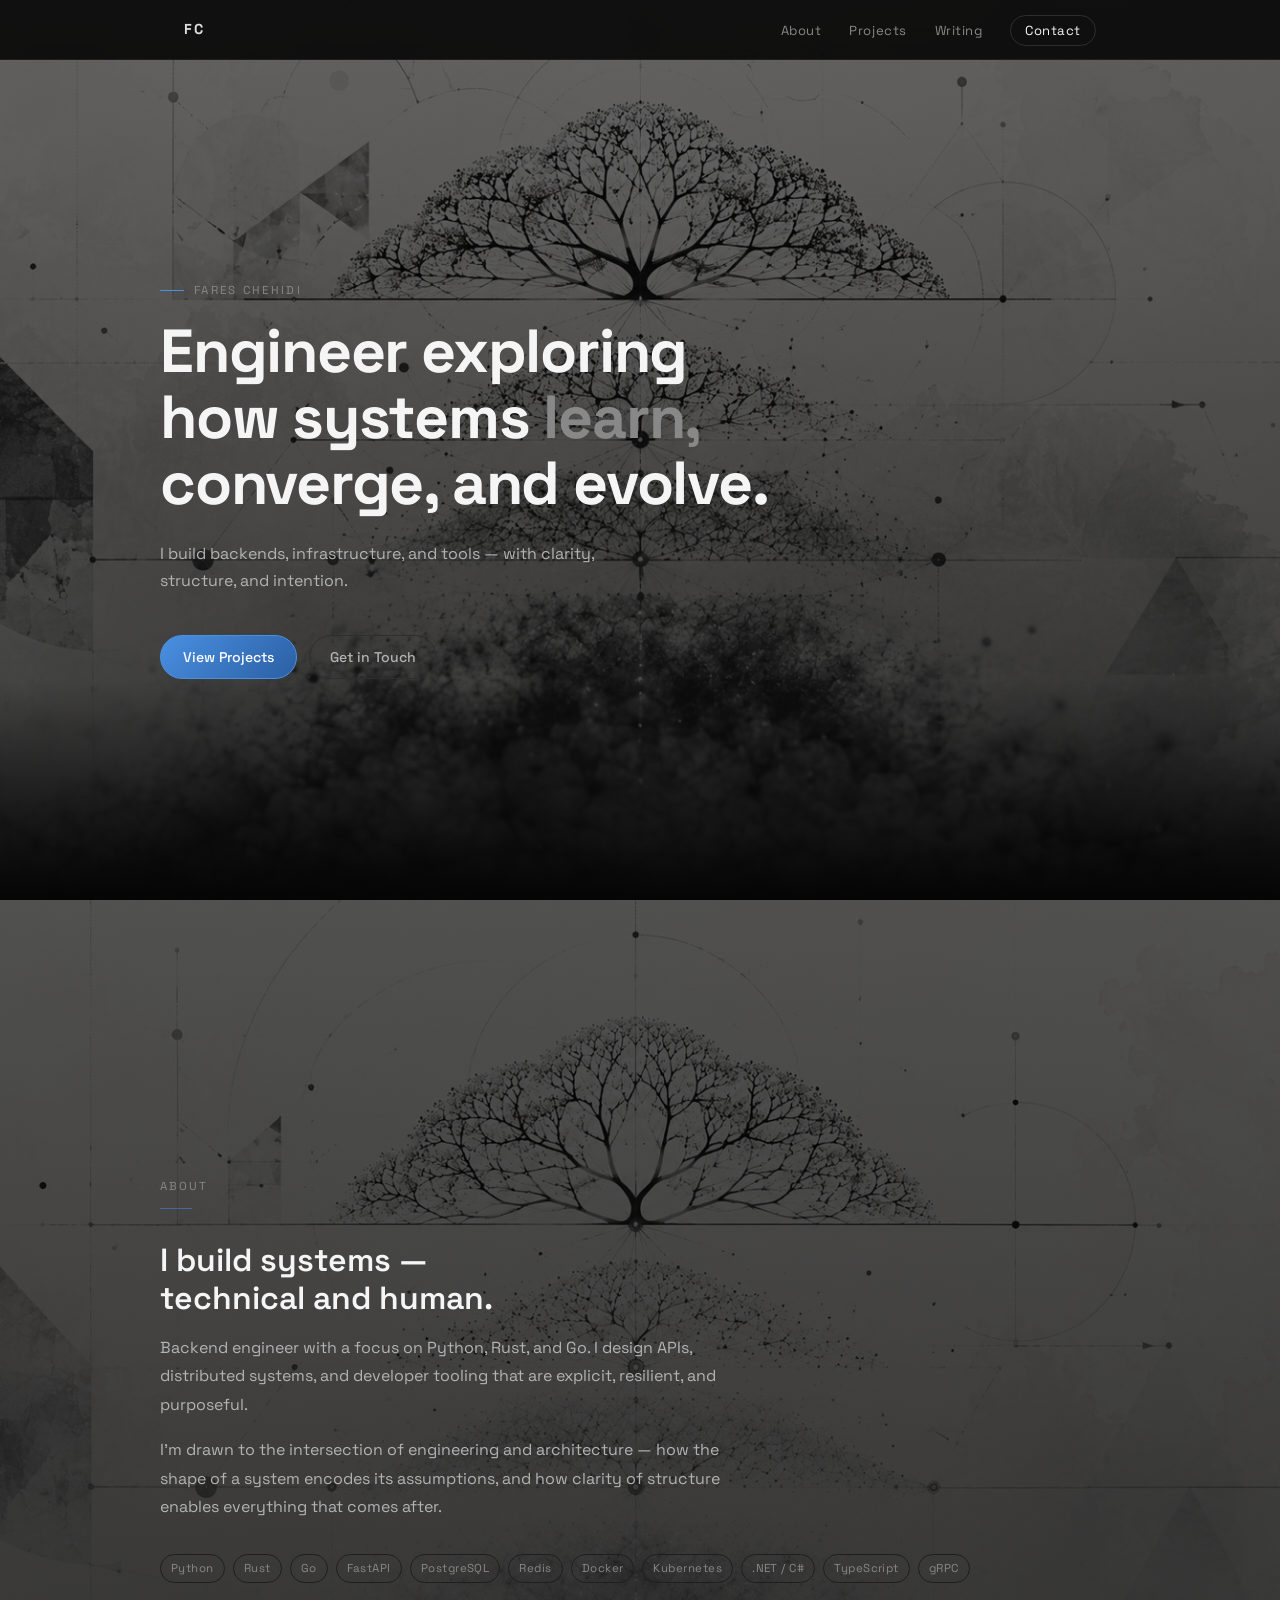
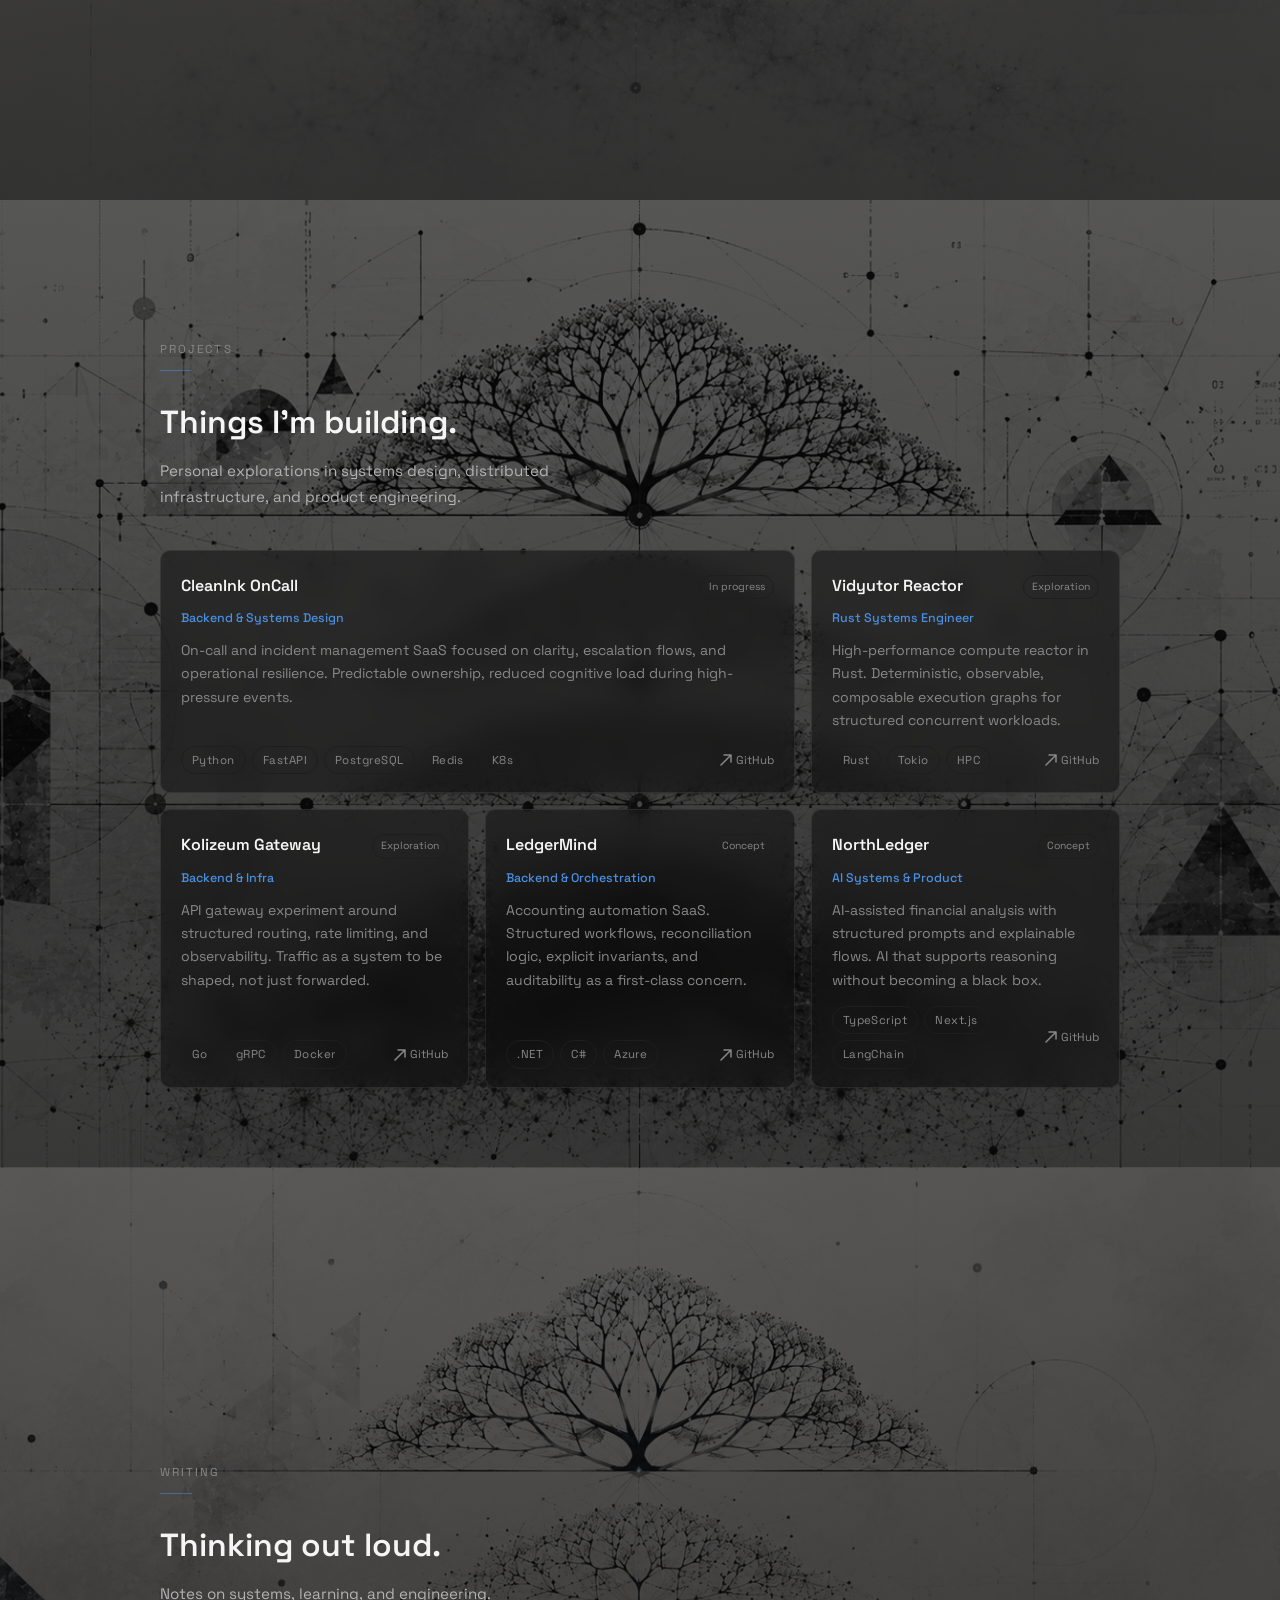
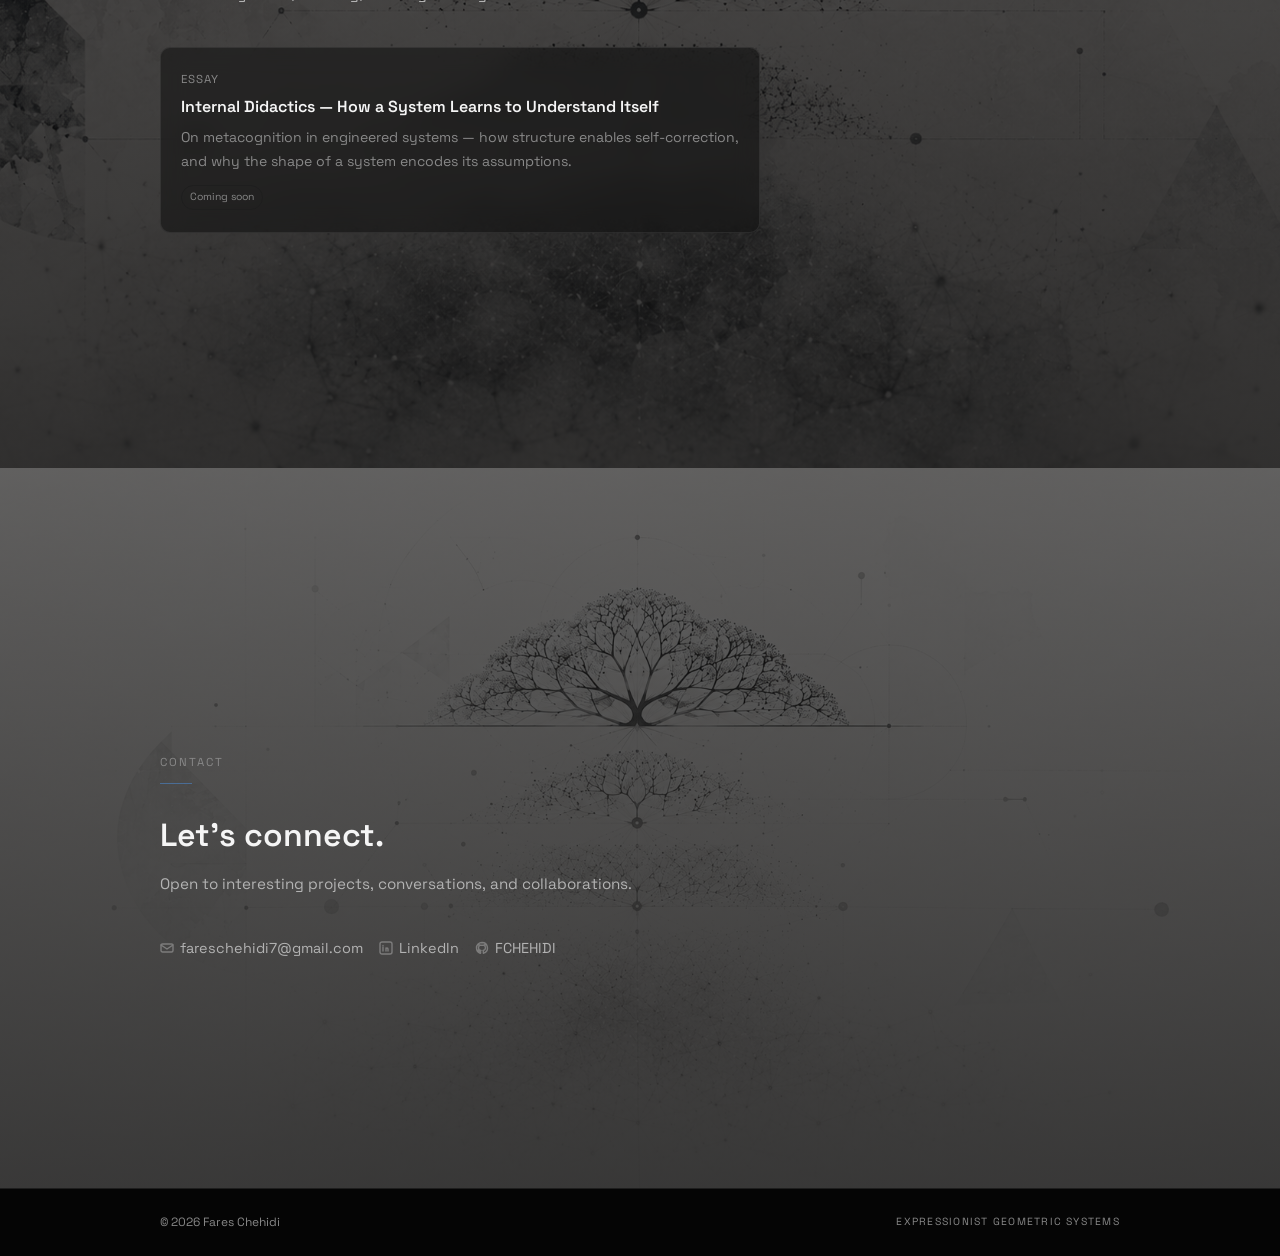
==== index.html @ a002a536 "Portfolio v1 — Expressionist Geometric Systems - New single-page portfolio (index.html + style.css) " ====
<!DOCTYPE html>
<html lang="en">
<head>
  <meta charset="UTF-8" />
  <meta name="viewport" content="width=device-width, initial-scale=1.0" />
  <meta name="description" content="Fares Chehidi — Engineer exploring how systems learn, converge, and evolve." />
  <meta name="author" content="Fares Chehidi" />
  <meta property="og:title" content="Fares Chehidi — Systems Engineer" />
  <meta property="og:description" content="Backend engineer building systems with clarity, structure, and intention." />
  <meta property="og:type" content="website" />
  <title>Fares Chehidi — Systems Engineer</title>
  <link rel="preconnect" href="https://fonts.googleapis.com" />
  <link rel="preconnect" href="https://fonts.gstatic.com" crossorigin />
  <link href="https://fonts.googleapis.com/css2?family=Space+Grotesk:wght@400;500;600;700&display=swap" rel="stylesheet" />
  <link rel="stylesheet" href="style.css" />
</head>
<body>

<nav id="nav" role="navigation" aria-label="Main navigation">
  <div class="nav-inner">
    <a href="#hero" class="nav-brand">FC</a>
    <ul class="nav-links">
      <li><a href="#about">About</a></li>
      <li><a href="#projects">Projects</a></li>
      <li><a href="#writing">Writing</a></li>
      <li><a href="#contact" class="nav-cta">Contact</a></li>
    </ul>
  </div>
</nav>

<main>

  <!-- HERO -->
  <section id="hero" aria-label="Introduction">
    <div class="section-inner">
      <p class="hero-eyebrow">Fares Chehidi</p>
      <h1 class="hero-title">
        Engineer exploring<br>
        how systems <em>learn,</em><br>
        converge, and evolve.
      </h1>
      <p class="hero-tagline">
        I build backends, infrastructure, and tools&nbsp;&mdash; with clarity, structure, and intention.
      </p>
      <div class="hero-actions">
        <a href="#projects" class="btn-primary">View Projects</a>
        <a href="#contact" class="btn-ghost">Get in Touch</a>
      </div>
    </div>
  </section>

  <!-- ABOUT -->
  <section id="about" aria-label="About">
    <div class="section-inner reveal">
      <p class="section-label">About</p>
      <div class="section-divider"></div>
      <h2 class="section-title">I build systems&nbsp;&mdash;<br>technical and human.</h2>
      <div class="about-body">
        <p>
          Backend engineer with a focus on Python, Rust, and Go. I design APIs,
          distributed systems, and developer tooling that are explicit, resilient,
          and purposeful.
        </p>
        <p>
          I&rsquo;m drawn to the intersection of engineering and architecture &mdash; how the
          shape of a system encodes its assumptions, and how clarity of structure
          enables everything that comes after.
        </p>
      </div>
      <div class="about-stack">
        <span class="tag">Python</span>
        <span class="tag">Rust</span>
        <span class="tag">Go</span>
        <span class="tag">FastAPI</span>
        <span class="tag">PostgreSQL</span>
        <span class="tag">Redis</span>
        <span class="tag">Docker</span>
        <span class="tag">Kubernetes</span>
        <span class="tag">.NET / C#</span>
        <span class="tag">TypeScript</span>
        <span class="tag">gRPC</span>
      </div>
    </div>
  </section>

  <!-- PROJECTS -->
  <section id="projects" aria-label="Projects">
    <div class="section-inner reveal">
      <p class="section-label">Projects</p>
      <div class="section-divider"></div>
      <h2 class="section-title">Things I&rsquo;m building.</h2>
      <p class="section-description">
        Personal explorations in systems design, distributed infrastructure, and product engineering.
      </p>
      <div class="projects-grid">

        <a href="https://github.com/FCHEHIDI/cleanink-oncall" target="_blank" rel="noopener" class="project-card featured">
          <div class="project-header">
            <span class="project-name">CleanInk OnCall</span>
            <span class="project-status">In progress</span>
          </div>
          <span class="project-role">Backend &amp; Systems Design</span>
          <p class="project-description">
            On-call and incident management SaaS focused on clarity, escalation flows,
            and operational resilience. Predictable ownership, reduced cognitive load
            during high-pressure events.
          </p>
          <div class="project-footer">
            <div class="project-tags">
              <span class="tag">Python</span>
              <span class="tag">FastAPI</span>
              <span class="tag">PostgreSQL</span>
              <span class="tag">Redis</span>
              <span class="tag">K8s</span>
            </div>
            <span class="project-link">
              <svg width="12" height="12" viewBox="0 0 12 12" fill="none" stroke="currentColor" stroke-width="1.5" stroke-linecap="round" stroke-linejoin="round"><path d="M1 11L11 1M11 1H4M11 1v7"/></svg>
              GitHub
            </span>
          </div>
        </a>

        <a href="https://github.com/FCHEHIDI/vidyutor-reactor" target="_blank" rel="noopener" class="project-card">
          <div class="project-header">
            <span class="project-name">Vidyutor Reactor</span>
            <span class="project-status">Exploration</span>
          </div>
          <span class="project-role">Rust Systems Engineer</span>
          <p class="project-description">
            High-performance compute reactor in Rust. Deterministic, observable,
            composable execution graphs for structured concurrent workloads.
          </p>
          <div class="project-footer">
            <div class="project-tags">
              <span class="tag">Rust</span>
              <span class="tag">Tokio</span>
              <span class="tag">HPC</span>
            </div>
            <span class="project-link">
              <svg width="12" height="12" viewBox="0 0 12 12" fill="none" stroke="currentColor" stroke-width="1.5" stroke-linecap="round" stroke-linejoin="round"><path d="M1 11L11 1M11 1H4M11 1v7"/></svg>
              GitHub
            </span>
          </div>
        </a>

        <a href="https://github.com/FCHEHIDI/kolizeum-gateway" target="_blank" rel="noopener" class="project-card">
          <div class="project-header">
            <span class="project-name">Kolizeum Gateway</span>
            <span class="project-status">Exploration</span>
          </div>
          <span class="project-role">Backend &amp; Infra</span>
          <p class="project-description">
            API gateway experiment around structured routing, rate limiting,
            and observability. Traffic as a system to be shaped, not just forwarded.
          </p>
          <div class="project-footer">
            <div class="project-tags">
              <span class="tag">Go</span>
              <span class="tag">gRPC</span>
              <span class="tag">Docker</span>
            </div>
            <span class="project-link">
              <svg width="12" height="12" viewBox="0 0 12 12" fill="none" stroke="currentColor" stroke-width="1.5" stroke-linecap="round" stroke-linejoin="round"><path d="M1 11L11 1M11 1H4M11 1v7"/></svg>
              GitHub
            </span>
          </div>
        </a>

        <a href="https://github.com/FCHEHIDI/ledgermind" target="_blank" rel="noopener" class="project-card">
          <div class="project-header">
            <span class="project-name">LedgerMind</span>
            <span class="project-status">Concept</span>
          </div>
          <span class="project-role">Backend &amp; Orchestration</span>
          <p class="project-description">
            Accounting automation SaaS. Structured workflows, reconciliation logic,
            explicit invariants, and auditability as a first-class concern.
          </p>
          <div class="project-footer">
            <div class="project-tags">
              <span class="tag">.NET</span>
              <span class="tag">C#</span>
              <span class="tag">Azure</span>
            </div>
            <span class="project-link">
              <svg width="12" height="12" viewBox="0 0 12 12" fill="none" stroke="currentColor" stroke-width="1.5" stroke-linecap="round" stroke-linejoin="round"><path d="M1 11L11 1M11 1H4M11 1v7"/></svg>
              GitHub
            </span>
          </div>
        </a>

        <a href="https://github.com/FCHEHIDI/northledger" target="_blank" rel="noopener" class="project-card">
          <div class="project-header">
            <span class="project-name">NorthLedger</span>
            <span class="project-status">Concept</span>
          </div>
          <span class="project-role">AI Systems &amp; Product</span>
          <p class="project-description">
            AI-assisted financial analysis with structured prompts and explainable
            flows. AI that supports reasoning without becoming a black box.
          </p>
          <div class="project-footer">
            <div class="project-tags">
              <span class="tag">TypeScript</span>
              <span class="tag">Next.js</span>
              <span class="tag">LangChain</span>
            </div>
            <span class="project-link">
              <svg width="12" height="12" viewBox="0 0 12 12" fill="none" stroke="currentColor" stroke-width="1.5" stroke-linecap="round" stroke-linejoin="round"><path d="M1 11L11 1M11 1H4M11 1v7"/></svg>
              GitHub
            </span>
          </div>
        </a>

      </div>
    </div>
  </section>

  <!-- WRITING -->
  <section id="writing" aria-label="Writing">
    <div class="section-inner reveal">
      <p class="section-label">Writing</p>
      <div class="section-divider"></div>
      <h2 class="section-title">Thinking out loud.</h2>
      <p class="section-description">
        Notes on systems, learning, and engineering.
      </p>
      <div class="articles-list">
        <div class="article-card">
          <span class="article-meta">Essay</span>
          <p class="article-title">
            Internal Didactics&nbsp;&mdash; How a System Learns to Understand Itself
          </p>
          <p class="article-description">
            On metacognition in engineered systems&nbsp;&mdash; how structure enables
            self-correction, and why the shape of a system encodes its assumptions.
          </p>
          <span class="article-badge">Coming soon</span>
        </div>
      </div>
    </div>
  </section>

  <!-- CONTACT -->
  <section id="contact" aria-label="Contact">
    <div class="section-inner reveal">
      <p class="section-label">Contact</p>
      <div class="section-divider"></div>
      <h2 class="section-title">Let&rsquo;s connect.</h2>
      <p class="section-description">
        Open to interesting projects, conversations, and collaborations.
      </p>
      <div class="contact-links">
        <a href="mailto:fareschehidi7@gmail.com" class="contact-link">
          <svg width="14" height="14" viewBox="0 0 14 14" fill="none" stroke="currentColor" stroke-width="1.4" stroke-linecap="round" stroke-linejoin="round"><rect x="1" y="3" width="12" height="8" rx="1.5"/><path d="M1 4l6 4 6-4"/></svg>
          fareschehidi7@gmail.com
        </a>
        <a href="https://www.linkedin.com/in/fares-chehidi" target="_blank" rel="noopener" class="contact-link">
          <svg width="14" height="14" viewBox="0 0 14 14" fill="none" stroke="currentColor" stroke-width="1.4" stroke-linecap="round" stroke-linejoin="round"><rect x="1" y="1" width="12" height="12" rx="2"/><path d="M4 6v4M4 4.5v.01M7 10V8a1 1 0 012 0v2M7 7v1"/></svg>
          LinkedIn
        </a>
        <a href="https://github.com/FCHEHIDI" target="_blank" rel="noopener" class="contact-link">
          <svg width="14" height="14" viewBox="0 0 14 14" fill="none" stroke="currentColor" stroke-width="1.4" stroke-linecap="round" stroke-linejoin="round"><path d="M7 1.5A5.5 5.5 0 001.5 7c0 2.43 1.57 4.49 3.75 5.22.27.05.37-.12.37-.26v-.93c-1.52.33-1.84-.73-1.84-.73-.25-.63-.61-.8-.61-.8-.5-.34.04-.33.04-.33.55.04.84.56.84.56.49.84 1.28.6 1.59.46.05-.36.19-.6.35-.74-1.21-.14-2.49-.61-2.49-2.7 0-.6.21-1.08.56-1.47-.06-.14-.24-.7.05-1.45 0 0 .46-.15 1.5.56a5.2 5.2 0 011.37-.18c.46 0 .93.06 1.37.18 1.04-.71 1.5-.56 1.5-.56.3.75.11 1.31.05 1.45.35.39.56.88.56 1.47 0 2.1-1.28 2.56-2.5 2.69.2.17.37.5.37 1.01v1.5c0 .15.1.31.38.26A5.5 5.5 0 007 1.5z"/></svg>
          FCHEHIDI
        </a>
      </div>
    </div>
  </section>

</main>

<footer>
  <div class="footer-inner">
    <span>&copy; 2026 Fares Chehidi</span>
    <span>Expressionist Geometric Systems</span>
  </div>
</footer>

<script>
  (function () {
    const observer = new IntersectionObserver(
      (entries) => entries.forEach((e) => {
        if (e.isIntersecting) { e.target.classList.add("visible"); observer.unobserve(e.target); }
      }),
      { threshold: 0.08, rootMargin: "0px 0px -40px 0px" }
    );
    document.querySelectorAll(".reveal").forEach((el) => observer.observe(el));
    const nav = document.getElementById("nav");
    window.addEventListener("scroll", () => {
      nav.style.boxShadow = window.scrollY > 10 ? "0 1px 24px rgba(0,0,0,0.6)" : "none";
    }, { passive: true });
  })();
</script>

</body>
</html>
---- style.css ----
/* ── Reset ──────────────────────────────────────────── */
*, *::before, *::after { margin: 0; padding: 0; box-sizing: border-box; }

/* ── Tokens ─────────────────────────────────────────── */
:root {
  --bg:           #050505;
  --fg:           #f5f5f5;
  --muted:        #888;
  --muted-light:  #b3b3b3;
  --accent:       #4A90E2;
  --card-bg:      #0f0f0f;
  --border:       #1e1e1e;
  --border-hover: #2e2e2e;
  --max-w:        960px;
  --radius:       10px;
  --nav-h:        60px;
  --font:         "Space Grotesk", system-ui, -apple-system, sans-serif;
}

/* ── Base ────────────────────────────────────────────── */
html { scroll-behavior: smooth; }
body {
  background: var(--bg);
  color: var(--fg);
  font-family: var(--font);
  line-height: 1.6;
  -webkit-font-smoothing: antialiased;
}

/* ── Nav ─────────────────────────────────────────────── */
#nav {
  position: fixed;
  top: 0; left: 0; right: 0;
  z-index: 100;
  height: var(--nav-h);
  background: rgba(5,5,5,0.88);
  backdrop-filter: blur(14px);
  -webkit-backdrop-filter: blur(14px);
  border-bottom: 1px solid var(--border);
  transition: box-shadow 0.2s;
}
.nav-inner {
  max-width: var(--max-w);
  margin: 0 auto;
  padding: 0 24px;
  height: 100%;
  display: flex;
  align-items: center;
  justify-content: space-between;
}
.nav-brand {
  font-size: 0.9rem;
  font-weight: 700;
  letter-spacing: 0.12em;
  color: var(--fg);
  text-decoration: none;
  opacity: 0.9;
  transition: opacity 0.15s;
}
.nav-brand:hover { opacity: 1; }
.nav-links { display: flex; gap: 28px; list-style: none; }
.nav-links a {
  font-size: 0.82rem;
  color: var(--muted);
  text-decoration: none;
  letter-spacing: 0.04em;
  transition: color 0.15s;
}
.nav-links a:hover { color: var(--fg); }
.nav-cta {
  padding: 6px 14px !important;
  border-radius: 999px;
  border: 1px solid var(--border-hover) !important;
  color: var(--fg) !important;
  background: transparent;
}
.nav-cta:hover {
  background: rgba(255,255,255,0.04) !important;
  border-color: var(--accent) !important;
}

/* ── Section base ────────────────────────────────────── */
section {
  min-height: 100vh;
  display: flex;
  flex-direction: column;
  justify-content: center;
  padding: calc(var(--nav-h) + 80px) 24px 80px;
  position: relative;
}
.section-inner { max-width: var(--max-w); margin: 0 auto; width: 100%; }
.section-label {
  letter-spacing: 0.18em;
  text-transform: uppercase;
  font-size: 0.72rem;
  color: var(--muted);
  margin-bottom: 12px;
}
.section-divider {
  width: 32px;
  height: 1px;
  background: var(--accent);
  margin-bottom: 32px;
  opacity: 0.5;
}
.section-title {
  font-size: clamp(1.5rem, 2.5vw, 2rem);
  font-weight: 600;
  line-height: 1.2;
  margin-bottom: 16px;
}
.section-description {
  font-size: 0.95rem;
  color: var(--muted-light);
  max-width: 500px;
  margin-bottom: 40px;
  line-height: 1.7;
}

/* ── HERO background ─────────────────────────────────── */
#hero {
  background-color: #050505;
  background-image:
    linear-gradient(to bottom, rgba(5,5,5,0.60) 0%, rgba(5,5,5,0.75) 100%),
    url("assets/backgrounds/hero.png");
  background-size: cover;
  background-position: center;
  background-repeat: no-repeat;
  overflow: hidden;
}
#hero::after {
  content: "";
  position: absolute;
  bottom: 0; left: 0; right: 0;
  height: 220px;
  background: linear-gradient(to bottom, transparent, #050505);
  pointer-events: none;
}

/* ── ABOUT background ────────────────────────────────── */
#about {
  background-color: #050505;
  background-image:
    linear-gradient(to bottom, rgba(5,5,5,0.68) 0%, rgba(5,5,5,0.80) 100%),
    url("assets/backgrounds/about.png");
  background-size: cover;
  background-position: center;
  background-repeat: no-repeat;
}

/* ── PROJECTS background ─────────────────────────────── */
#projects {
  background-color: #050505;
  background-image:
    linear-gradient(to bottom, rgba(5,5,5,0.65) 0%, rgba(5,5,5,0.78) 100%),
    url("assets/backgrounds/projects.png");
  background-size: cover;
  background-position: center;
  background-repeat: no-repeat;
}

/* ── WRITING background ──────────────────────────────── */
#writing {
  background-color: #050505;
  background-image:
    linear-gradient(to bottom, rgba(5,5,5,0.65) 0%, rgba(5,5,5,0.80) 100%),
    url("assets/backgrounds/writing.png");
  background-size: cover;
  background-position: center;
  background-repeat: no-repeat;
}

/* ── CONTACT background ──────────────────────────────── */
#contact {
  background-color: #050505;
  background-image:
    linear-gradient(to bottom, rgba(5,5,5,0.62) 0%, rgba(5,5,5,0.78) 100%),
    url("assets/backgrounds/contact.png");
  background-size: cover;
  background-position: center;
  background-repeat: no-repeat;
  min-height: 80vh;
}

/* ── Hero typography ─────────────────────────────────── */
.hero-eyebrow {
  letter-spacing: 0.2em;
  text-transform: uppercase;
  font-size: 0.72rem;
  color: var(--muted);
  margin-bottom: 20px;
  display: flex;
  align-items: center;
  gap: 10px;
}
.hero-eyebrow::before {
  content: "";
  display: inline-block;
  width: 24px;
  height: 1px;
  background: var(--accent);
}
.hero-title {
  font-size: clamp(2.4rem, 5vw, 3.8rem);
  font-weight: 700;
  line-height: 1.08;
  letter-spacing: -0.02em;
  margin-bottom: 24px;
}
.hero-title em { font-style: normal; color: var(--muted); }
.hero-tagline {
  font-size: 1rem;
  max-width: 480px;
  color: var(--muted-light);
  margin-bottom: 40px;
  line-height: 1.7;
}
.hero-actions { display: flex; gap: 12px; align-items: center; flex-wrap: wrap; }

/* ── Buttons ─────────────────────────────────────────── */
.btn-primary {
  padding: 10px 22px;
  border-radius: 999px;
  border: 1px solid var(--accent);
  background: linear-gradient(135deg, var(--accent), #2b5fa3);
  color: #fff;
  font-size: 0.88rem;
  font-weight: 500;
  text-decoration: none;
  transition: transform 0.15s, box-shadow 0.15s, filter 0.15s;
  font-family: var(--font);
}
.btn-primary:hover {
  transform: translateY(-1px);
  box-shadow: 0 8px 24px rgba(74,144,226,0.3);
  filter: brightness(1.1);
}
.btn-ghost {
  padding: 10px 20px;
  border-radius: 999px;
  border: 1px solid var(--border-hover);
  background: transparent;
  color: var(--muted-light);
  font-size: 0.88rem;
  font-weight: 500;
  text-decoration: none;
  transition: background 0.15s, color 0.15s, border-color 0.15s;
  font-family: var(--font);
}
.btn-ghost:hover {
  background: rgba(255,255,255,0.03);
  color: var(--fg);
  border-color: var(--accent);
}

/* ── About ───────────────────────────────────────────── */
.about-body {
  max-width: 600px;
  font-size: 1rem;
  color: var(--muted-light);
  line-height: 1.8;
  margin-bottom: 32px;
}
.about-body p + p { margin-top: 16px; }
.about-stack { display: flex; flex-wrap: wrap; gap: 8px; }

/* ── Tags ────────────────────────────────────────────── */
.tag {
  font-size: 0.72rem;
  padding: 4px 10px;
  border-radius: 999px;
  border: 1px solid var(--border);
  color: var(--muted);
  letter-spacing: 0.04em;
  transition: border-color 0.15s, color 0.15s;
}
.tag:hover { border-color: var(--border-hover); color: var(--muted-light); }

/* ── Projects ────────────────────────────────────────── */
.projects-grid {
  display: grid;
  grid-template-columns: repeat(auto-fill, minmax(280px, 1fr));
  gap: 16px;
}
.project-card {
  background: rgba(15, 15, 15, 0.55);
  backdrop-filter: blur(12px);
  -webkit-backdrop-filter: blur(12px);
  border-radius: var(--radius);
  padding: 22px 20px 18px;
  border: 1px solid rgba(255,255,255,0.08);
  display: flex;
  flex-direction: column;
  gap: 10px;
  transition: transform 0.2s, box-shadow 0.2s, border-color 0.2s, background 0.2s;
  text-decoration: none;
  color: inherit;
}
.project-card:hover {
  transform: translateY(-3px);
  box-shadow: 0 16px 40px rgba(0,0,0,0.5);
  background: rgba(15, 15, 15, 0.72);
  border-color: rgba(74,144,226,0.40);
}
.project-card.featured { grid-column: span 2; }
.project-header {
  display: flex;
  align-items: flex-start;
  justify-content: space-between;
  gap: 8px;
}
.project-name  { font-size: 1rem;   font-weight: 600; color: var(--fg); }
.project-role  { font-size: 0.78rem; color: var(--accent); font-weight: 500; }
.project-status {
  font-size: 0.65rem;
  padding: 3px 8px;
  border-radius: 999px;
  border: 1px solid var(--border);
  color: var(--muted);
  white-space: nowrap;
  margin-top: 2px;
}
.project-description { font-size: 0.88rem; color: var(--muted); line-height: 1.65; flex: 1; }
.project-footer {
  display: flex;
  align-items: center;
  justify-content: space-between;
  gap: 8px;
  margin-top: 4px;
}
.project-tags  { display: flex; flex-wrap: wrap; gap: 6px; }
.project-link  {
  font-size: 0.72rem;
  color: var(--muted);
  text-decoration: none;
  display: flex;
  align-items: center;
  gap: 4px;
  transition: color 0.15s;
  white-space: nowrap;
}
.project-link:hover { color: var(--accent); }

/* ── Writing ─────────────────────────────────────────── */
.articles-list { display: flex; flex-direction: column; gap: 16px; max-width: 600px; }
.article-card {
  background: rgba(15, 15, 15, 0.55);
  backdrop-filter: blur(12px);
  -webkit-backdrop-filter: blur(12px);
  border-radius: var(--radius);
  padding: 22px 20px;
  border: 1px solid rgba(255,255,255,0.08);
  display: flex;
  flex-direction: column;
  gap: 8px;
  transition: border-color 0.2s, background 0.2s;
}
.article-card:hover {
  background: rgba(15, 15, 15, 0.72);
  border-color: rgba(74,144,226,0.35);
}
.article-meta  { font-size: 0.72rem; color: var(--muted); letter-spacing: 0.08em; text-transform: uppercase; }
.article-title { font-size: 1rem; font-weight: 600; color: var(--fg); line-height: 1.4; }
.article-description { font-size: 0.88rem; color: var(--muted); line-height: 1.65; }
.article-badge {
  display: inline-block;
  font-size: 0.65rem;
  padding: 3px 8px;
  border-radius: 999px;
  border: 1px solid var(--border);
  color: var(--muted);
  align-self: flex-start;
  margin-top: 4px;
}

/* ── Contact ─────────────────────────────────────────── */
.contact-links { display: flex; flex-wrap: wrap; gap: 16px; margin-top: 4px; }
.contact-link {
  font-size: 0.9rem;
  color: var(--muted-light);
  text-decoration: none;
  display: flex;
  align-items: center;
  gap: 6px;
  border-bottom: 1px solid transparent;
  padding-bottom: 2px;
  transition: color 0.15s, border-color 0.15s;
}
.contact-link:hover { color: var(--fg); border-color: var(--accent); }
.contact-link svg { opacity: 0.5; transition: opacity 0.15s; }
.contact-link:hover svg { opacity: 1; }

/* ── Footer ──────────────────────────────────────────── */
footer { border-top: 1px solid var(--border); padding: 24px; }
.footer-inner {
  max-width: var(--max-w);
  margin: 0 auto;
  display: flex;
  justify-content: space-between;
  align-items: center;
  font-size: 0.75rem;
  color: var(--muted);
  gap: 12px;
  flex-wrap: wrap;
}
.footer-inner span:last-child {
  letter-spacing: 0.12em;
  text-transform: uppercase;
  font-size: 0.65rem;
}

/* ── Scroll reveal ───────────────────────────────────── */
.reveal { opacity: 0; transform: translateY(20px); transition: opacity 0.55s ease, transform 0.55s ease; }
.reveal.visible { opacity: 1; transform: translateY(0); }

/* ── Responsive ──────────────────────────────────────── */
@media (max-width: 720px) {
  section { padding: calc(var(--nav-h) + 56px) 18px 56px; }
  .hero-title { font-size: 2.1rem; }
  .hero-actions { flex-direction: column; align-items: flex-start; }
  .projects-grid { grid-template-columns: 1fr; }
  .project-card.featured { grid-column: span 1; }
}
@media (max-width: 480px) {
  :root { --nav-h: 56px; }
  .nav-links { display: none; }
}
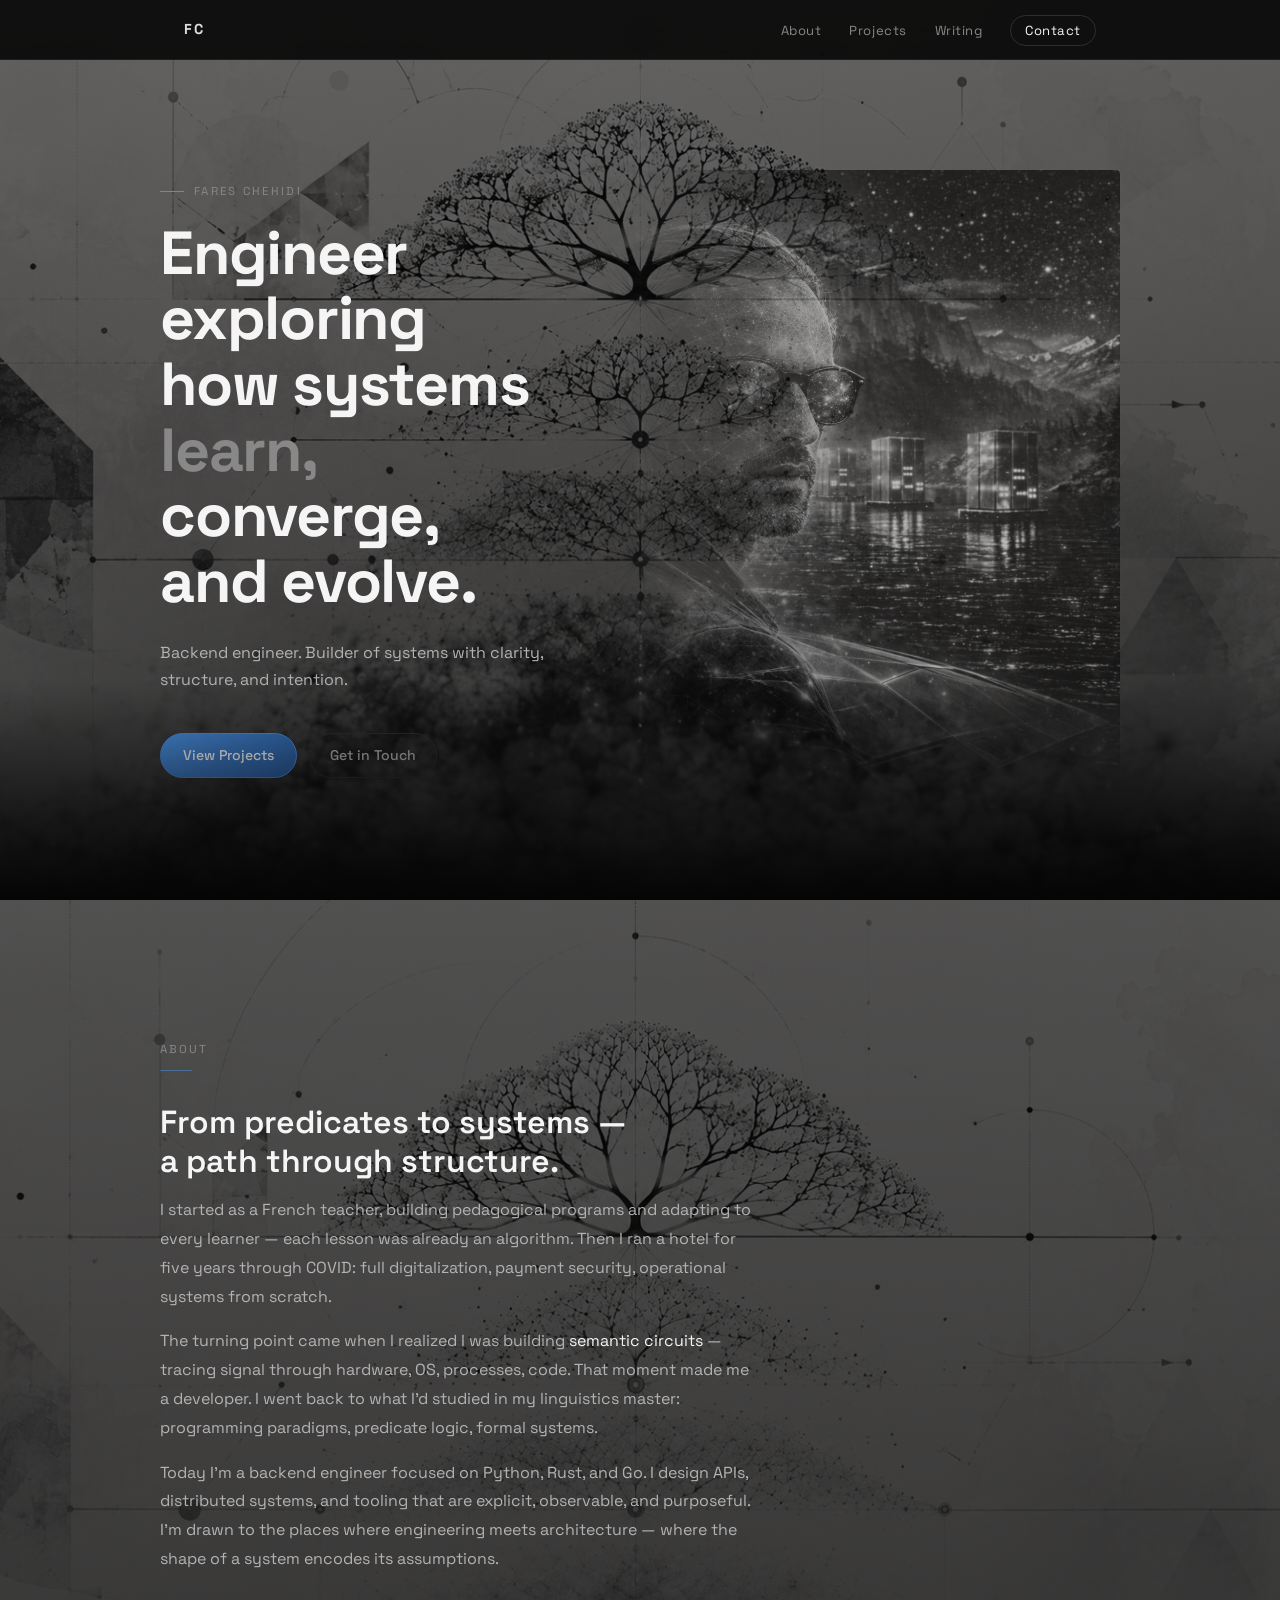
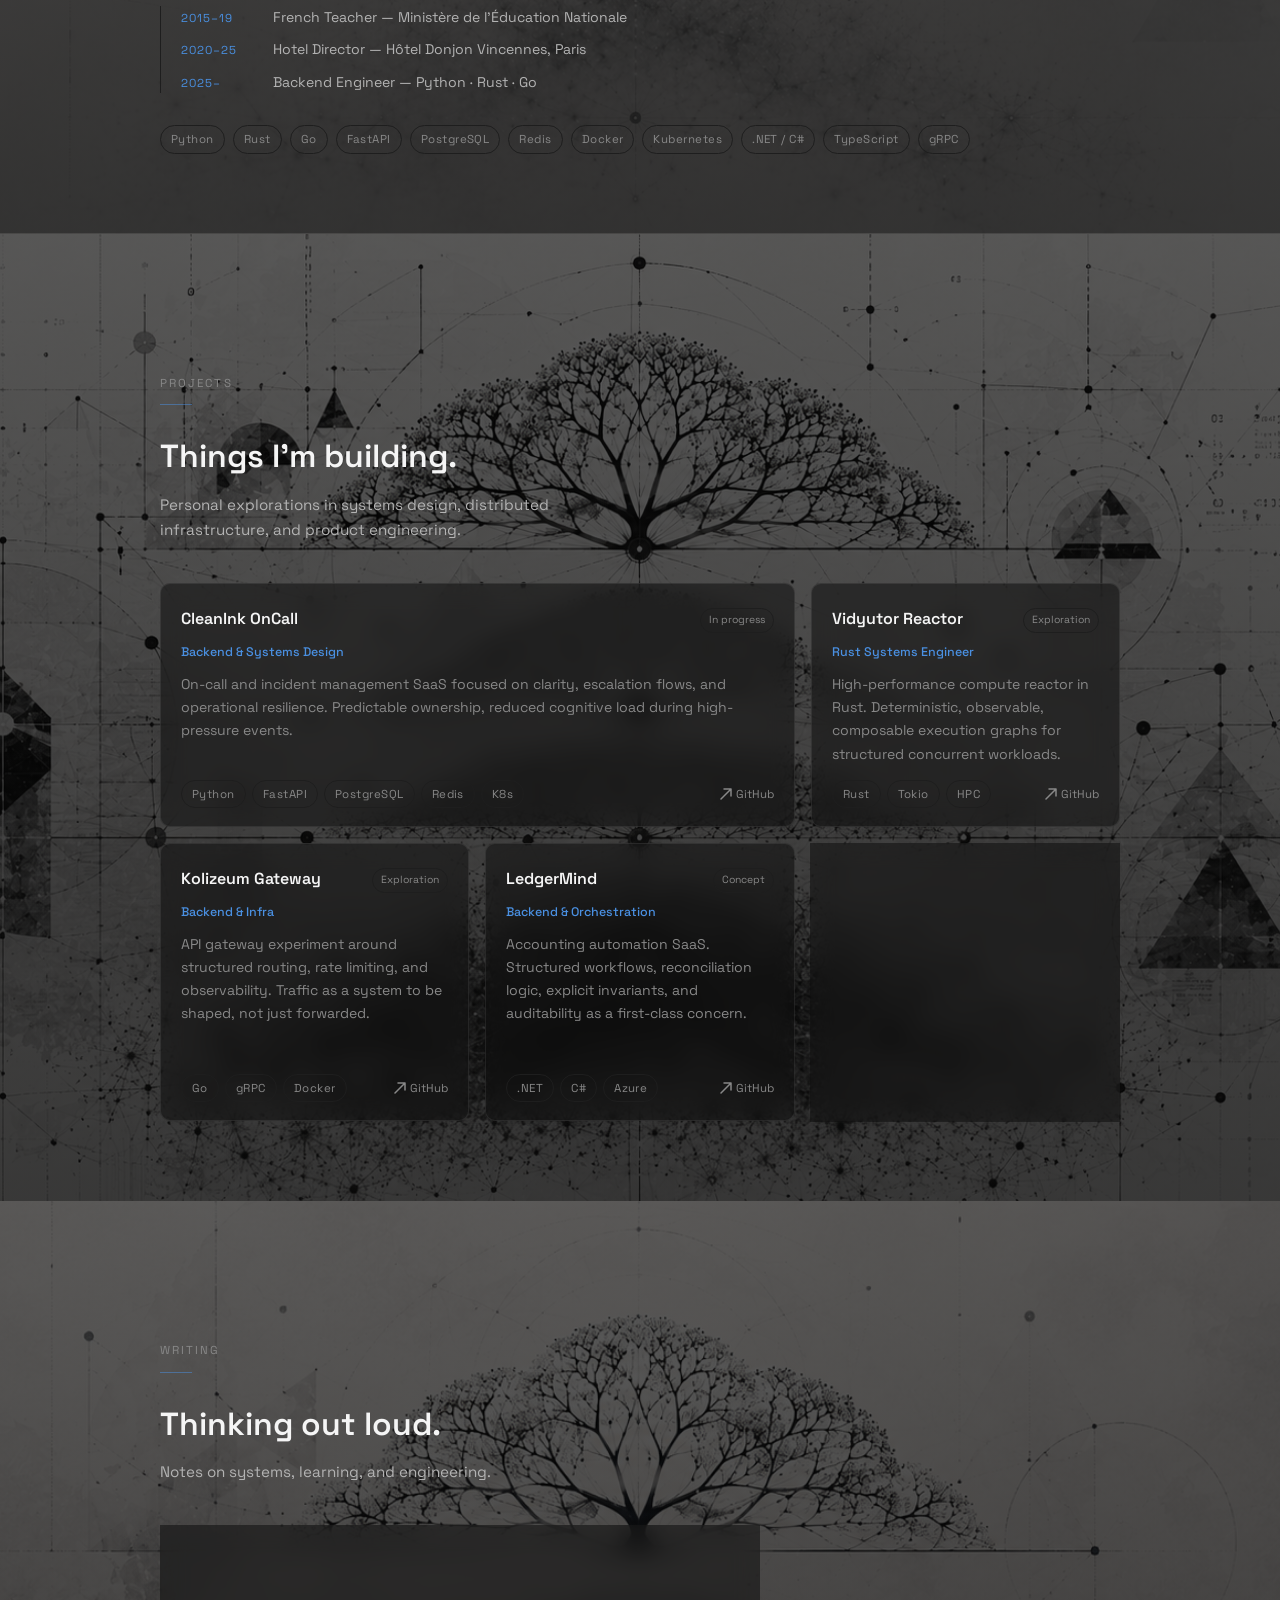
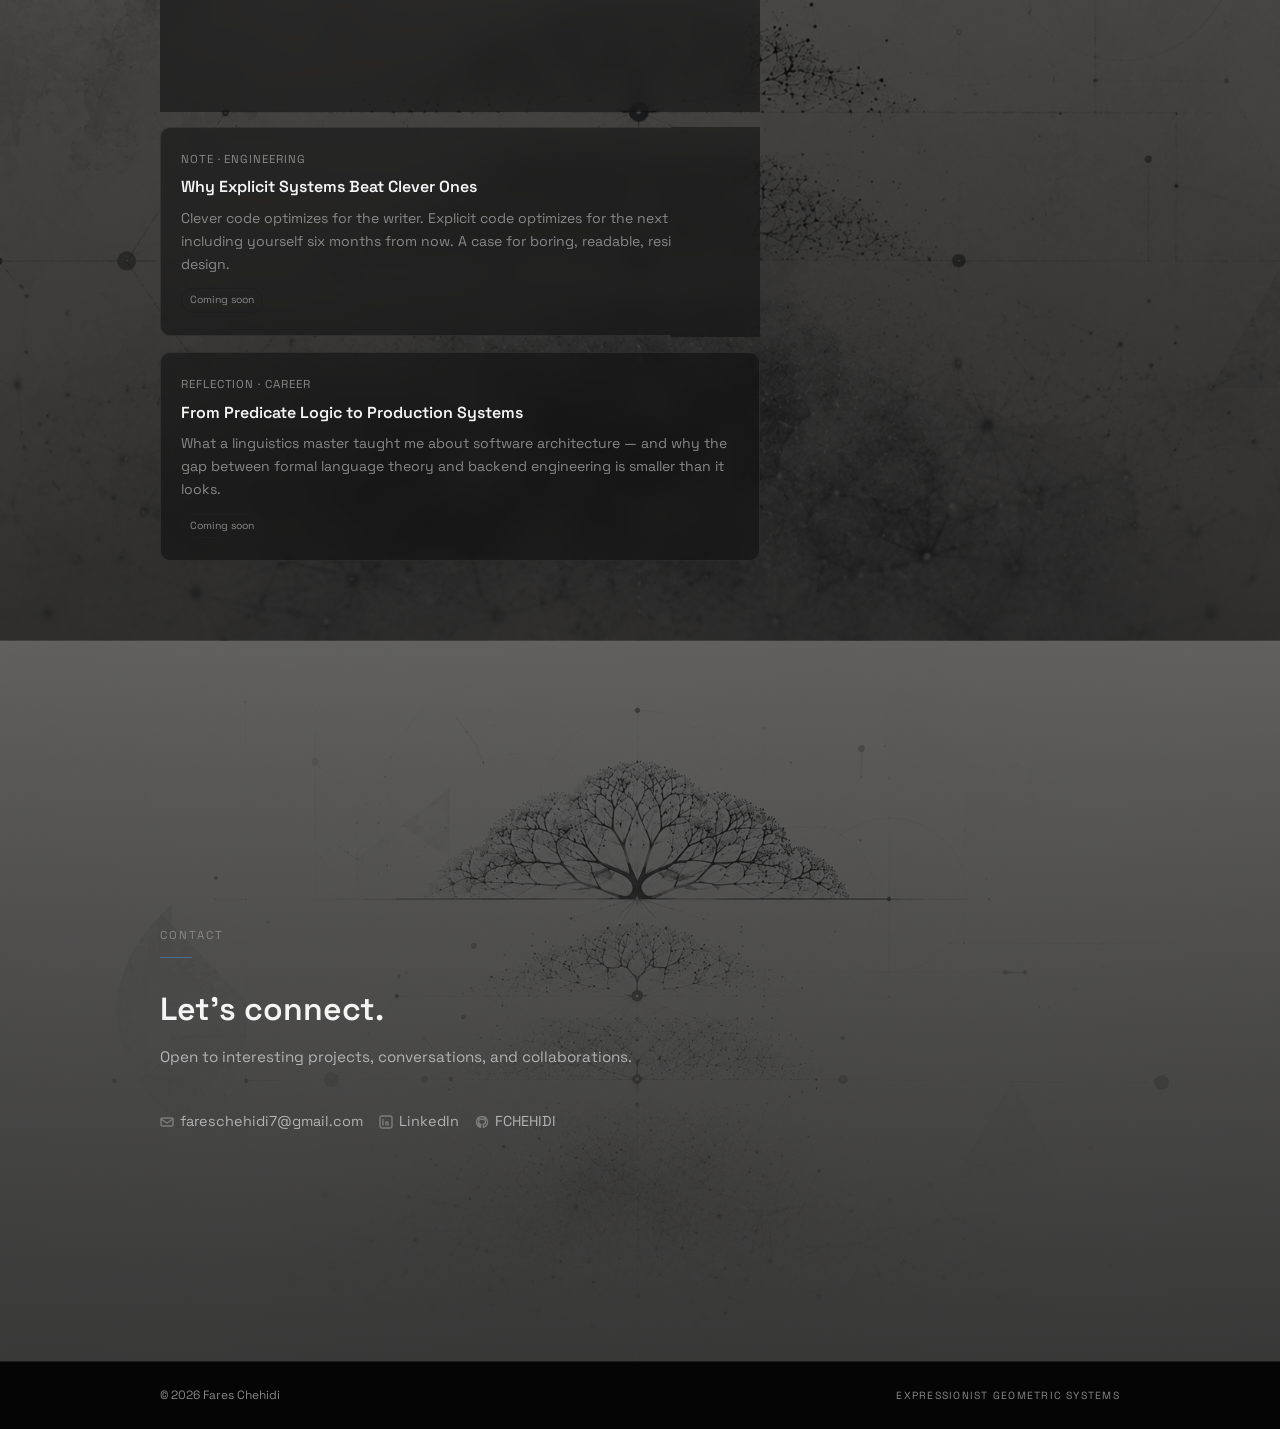
==== commit ef811af0: "Portfolio v2 — Portrait + bio + writing - Hero split layout with semi-transparent portrait (photo.jp" ====
--- a/index.html
+++ b/index.html
@@ -32,19 +32,24 @@
 
   <!-- HERO -->
   <section id="hero" aria-label="Introduction">
-    <div class="section-inner">
-      <p class="hero-eyebrow">Fares Chehidi</p>
-      <h1 class="hero-title">
-        Engineer exploring<br>
-        how systems <em>learn,</em><br>
-        converge, and evolve.
-      </h1>
-      <p class="hero-tagline">
-        I build backends, infrastructure, and tools&nbsp;&mdash; with clarity, structure, and intention.
-      </p>
-      <div class="hero-actions">
-        <a href="#projects" class="btn-primary">View Projects</a>
-        <a href="#contact" class="btn-ghost">Get in Touch</a>
+    <div class="section-inner hero-layout">
+      <div class="hero-text">
+        <p class="hero-eyebrow">Fares Chehidi</p>
+        <h1 class="hero-title">
+          Engineer exploring<br>
+          how systems <em>learn,</em><br>
+          converge, and evolve.
+        </h1>
+        <p class="hero-tagline">
+          Backend engineer. Builder of systems with clarity, structure, and intention.
+        </p>
+        <div class="hero-actions">
+          <a href="#projects" class="btn-primary">View Projects</a>
+          <a href="#contact" class="btn-ghost">Get in Touch</a>
+        </div>
+      </div>
+      <div class="hero-portrait" aria-hidden="true">
+        <img src="assets/photo.jpg" alt="Fares Chehidi" class="portrait-img" onerror="this.parentElement.style.display='none'" />
       </div>
     </div>
   </section>
@@ -54,18 +59,40 @@
     <div class="section-inner reveal">
       <p class="section-label">About</p>
       <div class="section-divider"></div>
-      <h2 class="section-title">I build systems&nbsp;&mdash;<br>technical and human.</h2>
+      <h2 class="section-title">From predicates to systems&nbsp;&mdash;<br>a path through structure.</h2>
       <div class="about-body">
         <p>
-          Backend engineer with a focus on Python, Rust, and Go. I design APIs,
-          distributed systems, and developer tooling that are explicit, resilient,
-          and purposeful.
+          I started as a French teacher, building pedagogical programs and adapting
+          to every learner &mdash; each lesson was already an algorithm. Then I ran a
+          hotel for five years through COVID: full digitalization, payment security,
+          operational systems from scratch.
         </p>
         <p>
-          I&rsquo;m drawn to the intersection of engineering and architecture &mdash; how the
-          shape of a system encodes its assumptions, and how clarity of structure
-          enables everything that comes after.
+          The turning point came when I realized I was building <em>semantic circuits</em> &mdash;
+          tracing signal through hardware, OS, processes, code. That moment made me
+          a developer. I went back to what I&rsquo;d studied in my linguistics master:
+          programming paradigms, predicate logic, formal systems.
         </p>
+        <p>
+          Today I&rsquo;m a backend engineer focused on Python, Rust, and Go. I design APIs,
+          distributed systems, and tooling that are explicit, observable, and purposeful.
+          I&rsquo;m drawn to the places where engineering meets architecture &mdash; where the
+          shape of a system encodes its assumptions.
+        </p>
+      </div>
+      <div class="about-timeline">
+        <div class="timeline-item">
+          <span class="timeline-year">2015&ndash;19</span>
+          <span class="timeline-role">French Teacher &mdash; Minist&egrave;re de l&rsquo;&Eacute;ducation Nationale</span>
+        </div>
+        <div class="timeline-item">
+          <span class="timeline-year">2020&ndash;25</span>
+          <span class="timeline-role">Hotel Director &mdash; H&ocirc;tel Donjon Vincennes, Paris</span>
+        </div>
+        <div class="timeline-item">
+          <span class="timeline-year">2025&ndash;</span>
+          <span class="timeline-role">Backend Engineer &mdash; Python &middot; Rust &middot; Go</span>
+        </div>
       </div>
       <div class="about-stack">
         <span class="tag">Python</span>
@@ -226,17 +253,45 @@
         Notes on systems, learning, and engineering.
       </p>
       <div class="articles-list">
+
         <div class="article-card">
-          <span class="article-meta">Essay</span>
+          <span class="article-meta">Essay &middot; Systems</span>
           <p class="article-title">
             Internal Didactics&nbsp;&mdash; How a System Learns to Understand Itself
           </p>
           <p class="article-description">
-            On metacognition in engineered systems&nbsp;&mdash; how structure enables
-            self-correction, and why the shape of a system encodes its assumptions.
+            On metacognition in engineered systems: how structure enables self-correction,
+            and why the shape of a system encodes its assumptions about the world.
           </p>
           <span class="article-badge">Coming soon</span>
         </div>
+
+        <div class="article-card">
+          <span class="article-meta">Note &middot; Engineering</span>
+          <p class="article-title">
+            Why Explicit Systems Beat Clever Ones
+          </p>
+          <p class="article-description">
+            Clever code optimizes for the writer. Explicit code optimizes for the
+            next person &mdash; including yourself six months from now. A case for
+            boring, readable, resilient design.
+          </p>
+          <span class="article-badge">Coming soon</span>
+        </div>
+
+        <div class="article-card">
+          <span class="article-meta">Reflection &middot; Career</span>
+          <p class="article-title">
+            From Predicate Logic to Production Systems
+          </p>
+          <p class="article-description">
+            What a linguistics master taught me about software architecture &mdash;
+            and why the gap between formal language theory and backend engineering
+            is smaller than it looks.
+          </p>
+          <span class="article-badge">Coming soon</span>
+        </div>
+
       </div>
     </div>
   </section>
--- a/style.css
+++ b/style.css
@@ -183,6 +183,35 @@
 }
 
 /* ── Hero typography ─────────────────────────────────── */
+.hero-layout {
+  display: grid;
+  grid-template-columns: 1fr 520px;
+  align-items: center;
+  gap: 48px;
+}
+.hero-portrait {
+  position: relative;
+  display: flex;
+  justify-content: flex-end;
+  align-items: center;
+}
+.portrait-img {
+  width: 100%;
+  max-width: 500px;
+  height: 620px;
+  object-fit: cover;
+  object-position: top center;
+  border-radius: 4px;
+  opacity: 0.65;
+  mix-blend-mode: luminosity;
+  filter: grayscale(20%) contrast(1.08);
+  -webkit-mask-image: linear-gradient(to left, rgba(0,0,0,1) 50%, transparent 100%),
+                      linear-gradient(to top,  rgba(0,0,0,0) 0%,  rgba(0,0,0,1) 18%);
+  mask-image: linear-gradient(to left, rgba(0,0,0,1) 50%, transparent 100%),
+              linear-gradient(to top,  rgba(0,0,0,0) 0%,  rgba(0,0,0,1) 18%);
+  -webkit-mask-composite: source-in;
+  mask-composite: intersect;
+}
 .hero-eyebrow {
   letter-spacing: 0.2em;
   text-transform: uppercase;
@@ -262,6 +291,35 @@
   margin-bottom: 32px;
 }
 .about-body p + p { margin-top: 16px; }
+.about-body em { font-style: normal; color: var(--fg); }
+
+.about-timeline {
+  display: flex;
+  flex-direction: column;
+  gap: 10px;
+  margin-bottom: 32px;
+  padding-left: 4px;
+  border-left: 1px solid var(--border);
+  padding-left: 20px;
+  max-width: 480px;
+}
+.timeline-item {
+  display: flex;
+  align-items: baseline;
+  gap: 16px;
+}
+.timeline-year {
+  font-size: 0.72rem;
+  color: var(--accent);
+  letter-spacing: 0.08em;
+  white-space: nowrap;
+  min-width: 76px;
+}
+.timeline-role {
+  font-size: 0.88rem;
+  color: var(--muted-light);
+}
+
 .about-stack { display: flex; flex-wrap: wrap; gap: 8px; }
 
 /* ── Tags ────────────────────────────────────────────── */
@@ -416,10 +474,13 @@
 /* ── Responsive ──────────────────────────────────────── */
 @media (max-width: 720px) {
   section { padding: calc(var(--nav-h) + 56px) 18px 56px; }
+  .hero-layout { grid-template-columns: 1fr; }
+  .hero-portrait { display: none; }
   .hero-title { font-size: 2.1rem; }
   .hero-actions { flex-direction: column; align-items: flex-start; }
   .projects-grid { grid-template-columns: 1fr; }
   .project-card.featured { grid-column: span 1; }
+  .timeline-item { flex-direction: column; gap: 2px; }
 }
 @media (max-width: 480px) {
   :root { --nav-h: 56px; }
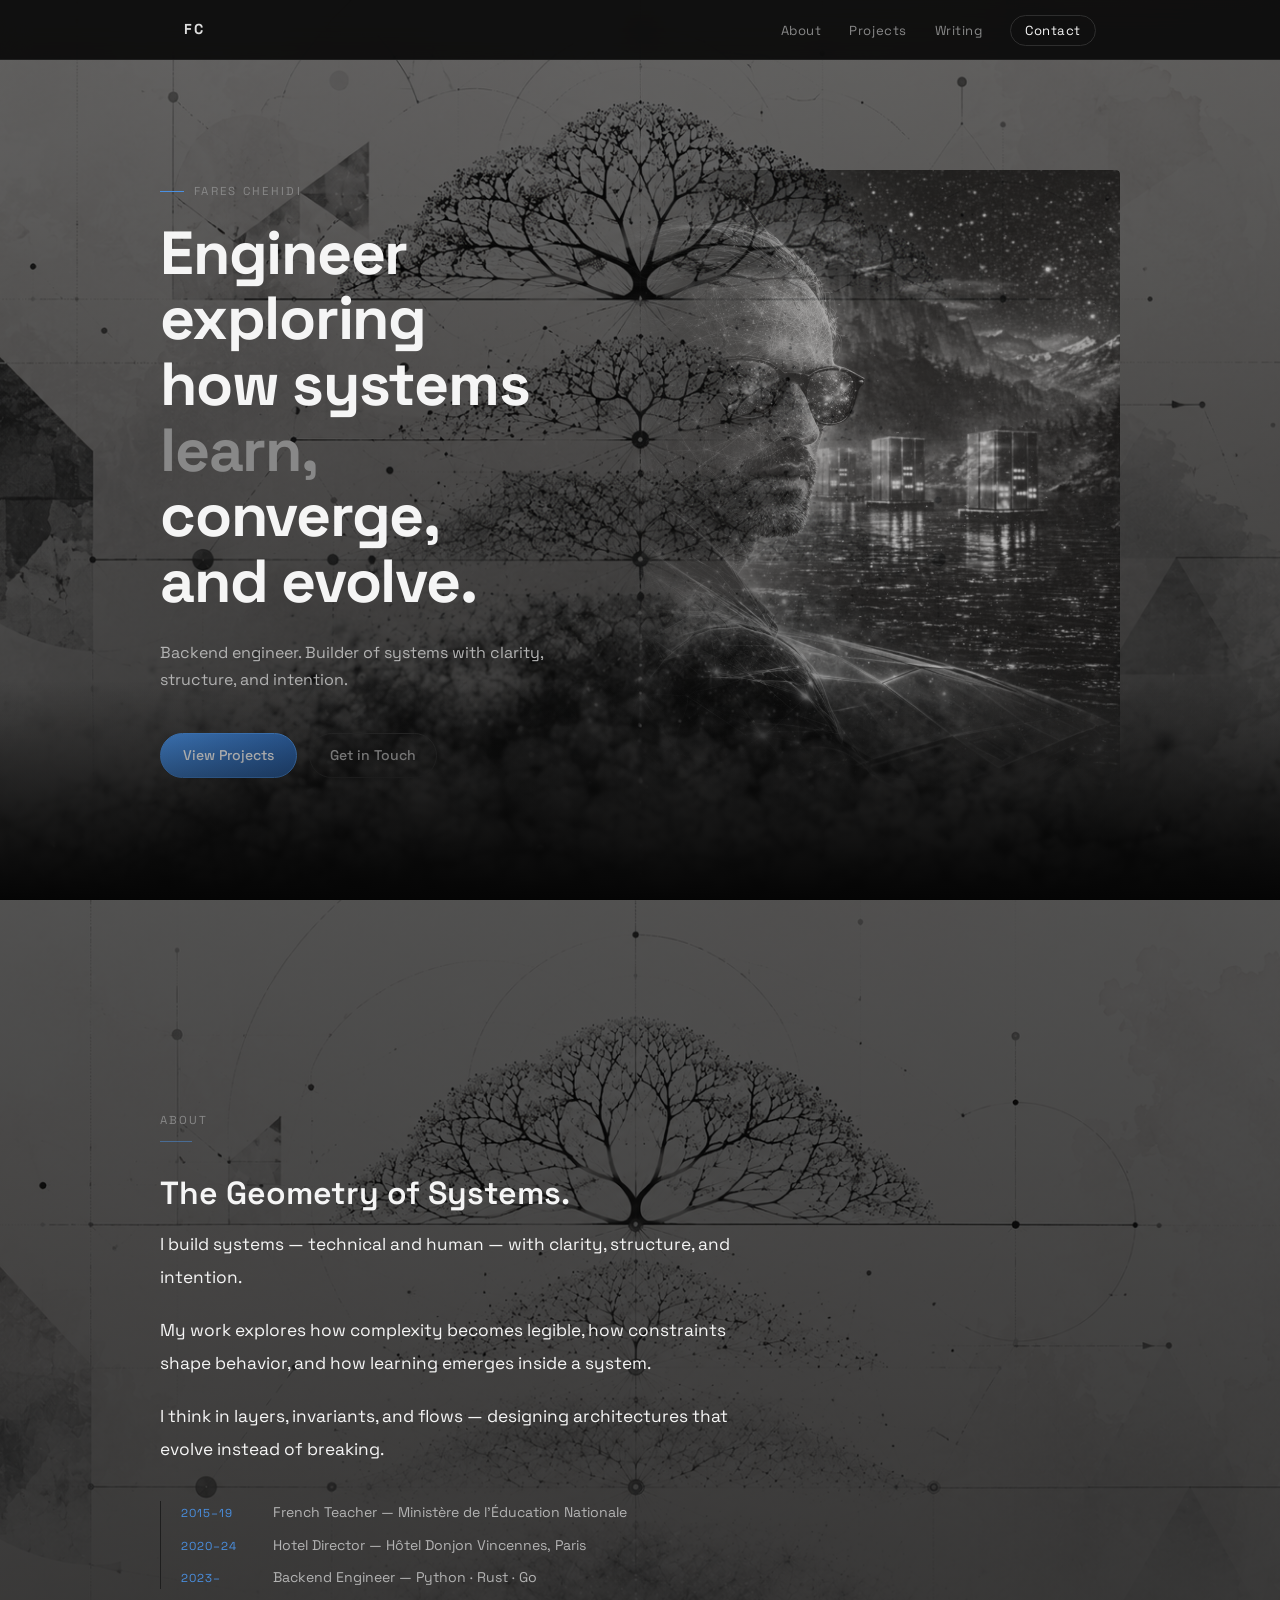
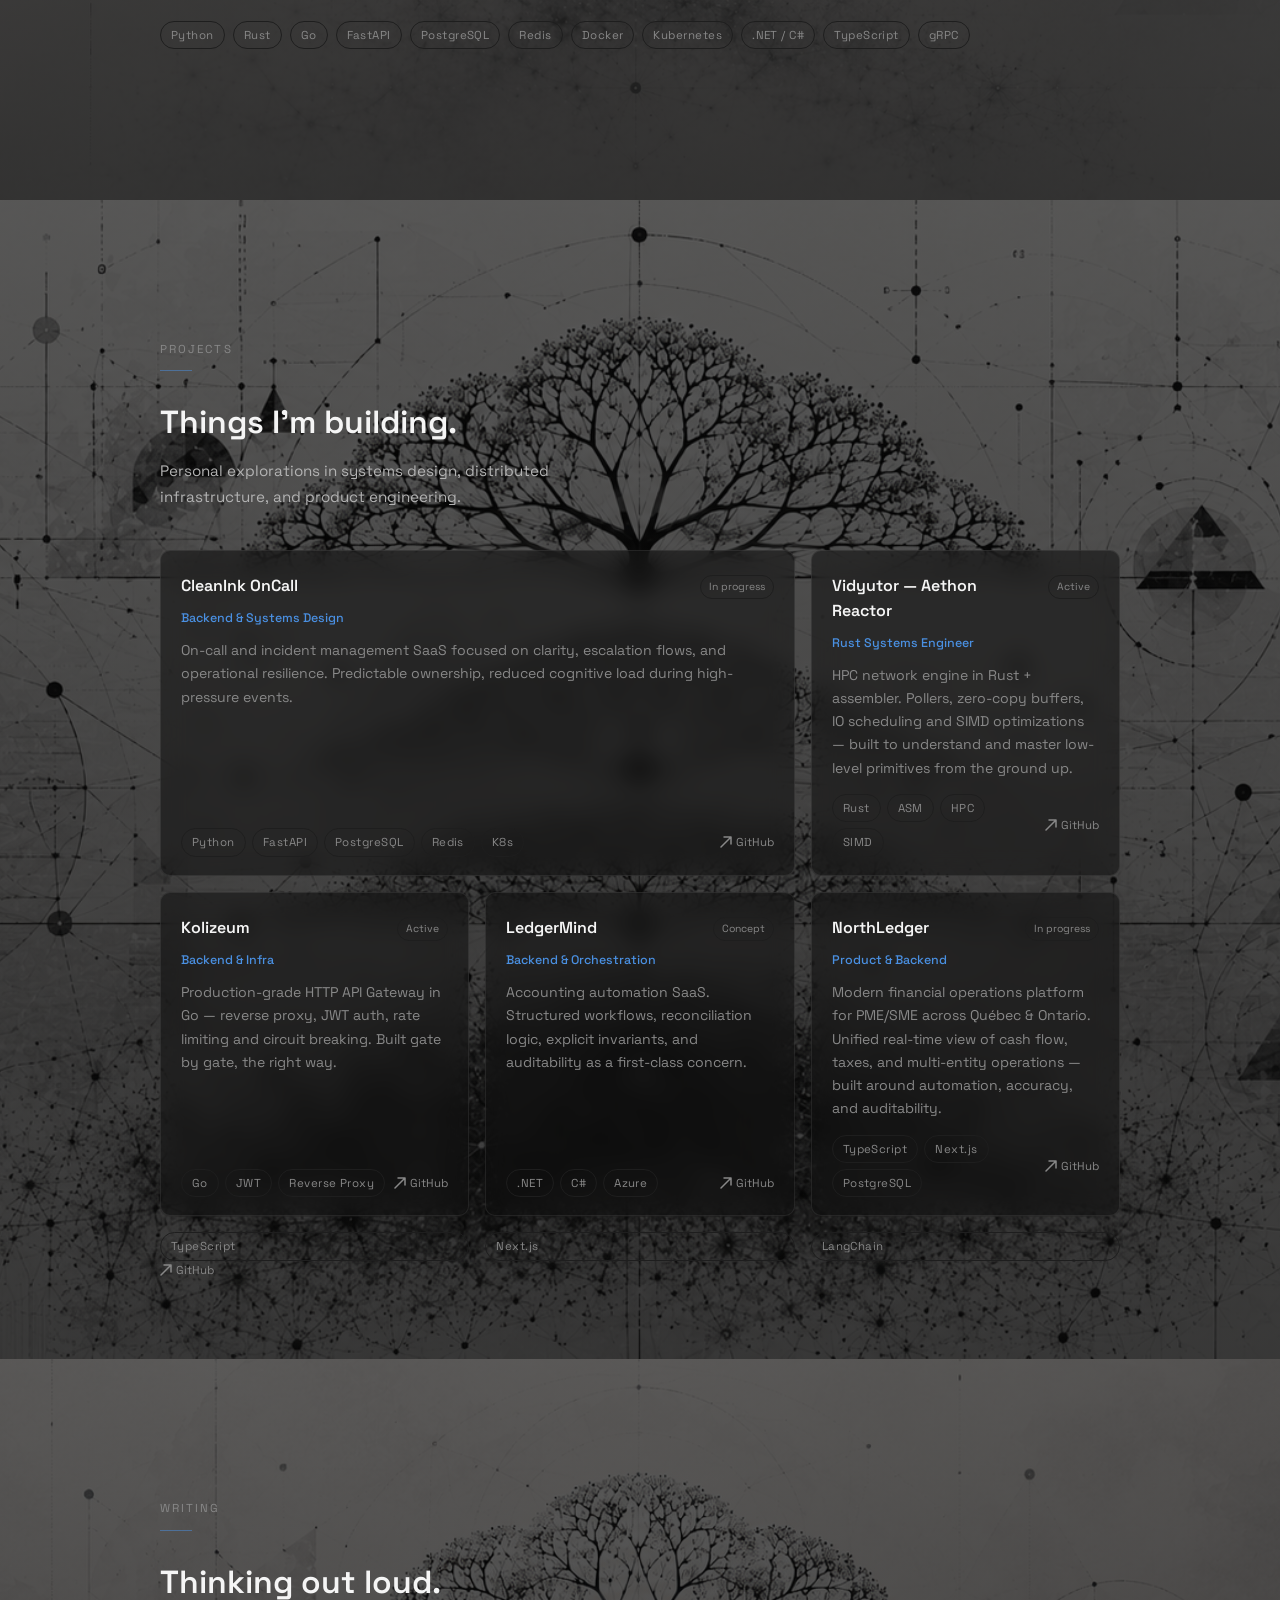
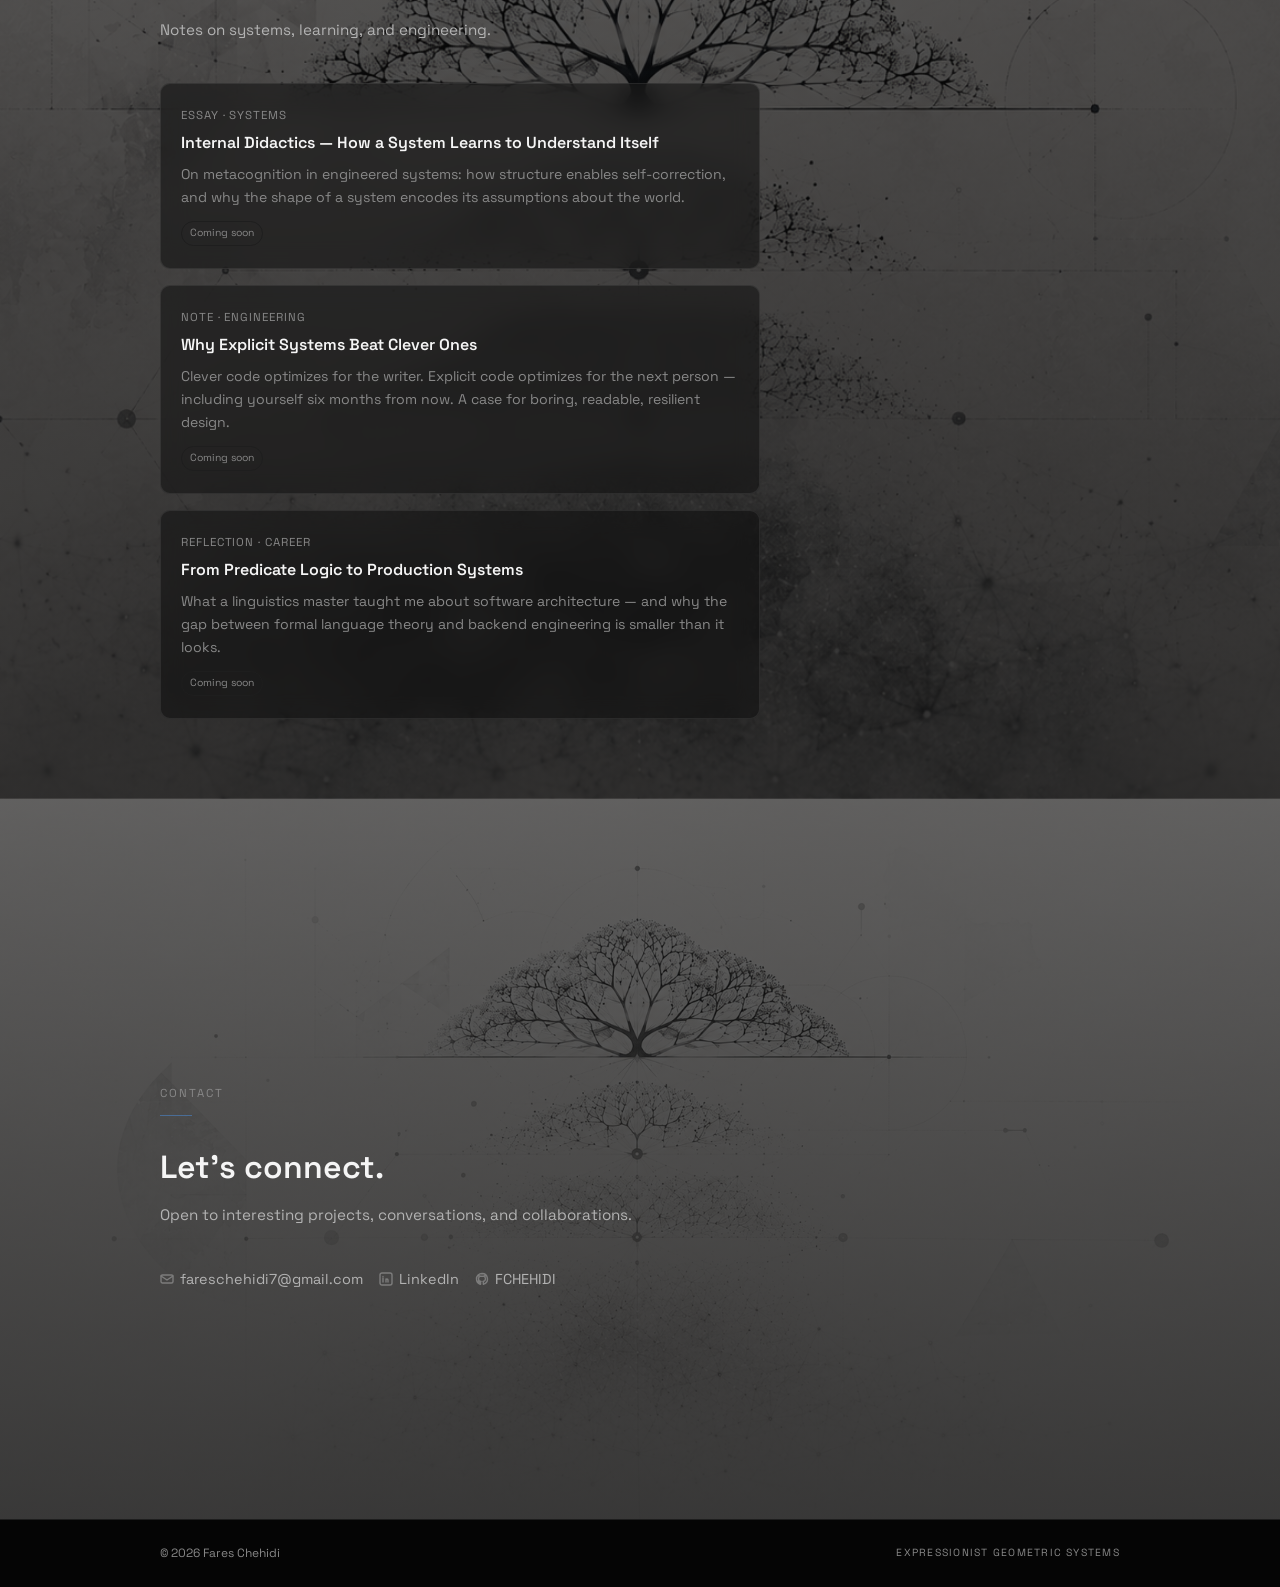
==== commit e30b9451: "Portfolio v3 — Projects, About, timeline - Real GitHub links: Vidyutor, Kolizeum, North-Board - Abou" ====
--- a/index.html
+++ b/index.html
@@ -59,25 +59,18 @@
     <div class="section-inner reveal">
       <p class="section-label">About</p>
       <div class="section-divider"></div>
-      <h2 class="section-title">From predicates to systems&nbsp;&mdash;<br>a path through structure.</h2>
+      <h2 class="section-title">The Geometry of Systems.</h2>
       <div class="about-body">
         <p>
-          I started as a French teacher, building pedagogical programs and adapting
-          to every learner &mdash; each lesson was already an algorithm. Then I ran a
-          hotel for five years through COVID: full digitalization, payment security,
-          operational systems from scratch.
+          I build systems &mdash; technical and human &mdash; with clarity, structure, and intention.
         </p>
         <p>
-          The turning point came when I realized I was building <em>semantic circuits</em> &mdash;
-          tracing signal through hardware, OS, processes, code. That moment made me
-          a developer. I went back to what I&rsquo;d studied in my linguistics master:
-          programming paradigms, predicate logic, formal systems.
+          My work explores how complexity becomes legible, how constraints shape behavior,
+          and how learning emerges inside a system.
         </p>
         <p>
-          Today I&rsquo;m a backend engineer focused on Python, Rust, and Go. I design APIs,
-          distributed systems, and tooling that are explicit, observable, and purposeful.
-          I&rsquo;m drawn to the places where engineering meets architecture &mdash; where the
-          shape of a system encodes its assumptions.
+          I think in layers, invariants, and flows &mdash; designing architectures
+          that evolve instead of breaking.
         </p>
       </div>
       <div class="about-timeline">
@@ -86,11 +79,11 @@
           <span class="timeline-role">French Teacher &mdash; Minist&egrave;re de l&rsquo;&Eacute;ducation Nationale</span>
         </div>
         <div class="timeline-item">
-          <span class="timeline-year">2020&ndash;25</span>
+          <span class="timeline-year">2020&ndash;24</span>
           <span class="timeline-role">Hotel Director &mdash; H&ocirc;tel Donjon Vincennes, Paris</span>
         </div>
         <div class="timeline-item">
-          <span class="timeline-year">2025&ndash;</span>
+          <span class="timeline-year">2023&ndash;</span>
           <span class="timeline-role">Backend Engineer &mdash; Python &middot; Rust &middot; Go</span>
         </div>
       </div>
@@ -147,44 +140,46 @@
           </div>
         </a>
 
-        <a href="https://github.com/FCHEHIDI/vidyutor-reactor" target="_blank" rel="noopener" class="project-card">
-          <div class="project-header">
-            <span class="project-name">Vidyutor Reactor</span>
-            <span class="project-status">Exploration</span>
+        <a href="https://github.com/FCHEHIDI/Vidyutor" target="_blank" rel="noopener" class="project-card">
+          <div class="project-header">
+            <span class="project-name">Vidyutor — Aethon Reactor</span>
+            <span class="project-status">Active</span>
           </div>
           <span class="project-role">Rust Systems Engineer</span>
           <p class="project-description">
-            High-performance compute reactor in Rust. Deterministic, observable,
-            composable execution graphs for structured concurrent workloads.
+            HPC network engine in Rust + assembler. Pollers, zero-copy buffers,
+            IO scheduling and SIMD optimizations &mdash; built to understand and
+            master low-level primitives from the ground up.
           </p>
           <div class="project-footer">
             <div class="project-tags">
               <span class="tag">Rust</span>
-              <span class="tag">Tokio</span>
+              <span class="tag">ASM</span>
               <span class="tag">HPC</span>
-            </div>
-            <span class="project-link">
-              <svg width="12" height="12" viewBox="0 0 12 12" fill="none" stroke="currentColor" stroke-width="1.5" stroke-linecap="round" stroke-linejoin="round"><path d="M1 11L11 1M11 1H4M11 1v7"/></svg>
-              GitHub
-            </span>
-          </div>
-        </a>
-
-        <a href="https://github.com/FCHEHIDI/kolizeum-gateway" target="_blank" rel="noopener" class="project-card">
-          <div class="project-header">
-            <span class="project-name">Kolizeum Gateway</span>
-            <span class="project-status">Exploration</span>
+              <span class="tag">SIMD</span>
+            </div>
+            <span class="project-link">
+              <svg width="12" height="12" viewBox="0 0 12 12" fill="none" stroke="currentColor" stroke-width="1.5" stroke-linecap="round" stroke-linejoin="round"><path d="M1 11L11 1M11 1H4M11 1v7"/></svg>
+              GitHub
+            </span>
+          </div>
+        </a>
+
+        <a href="https://github.com/FCHEHIDI/Kolizeum" target="_blank" rel="noopener" class="project-card">
+          <div class="project-header">
+            <span class="project-name">Kolizeum</span>
+            <span class="project-status">Active</span>
           </div>
           <span class="project-role">Backend &amp; Infra</span>
           <p class="project-description">
-            API gateway experiment around structured routing, rate limiting,
-            and observability. Traffic as a system to be shaped, not just forwarded.
+            Production-grade HTTP API Gateway in Go &mdash; reverse proxy, JWT auth,
+            rate limiting and circuit breaking. Built gate by gate, the right way.
           </p>
           <div class="project-footer">
             <div class="project-tags">
               <span class="tag">Go</span>
-              <span class="tag">gRPC</span>
-              <span class="tag">Docker</span>
+              <span class="tag">JWT</span>
+              <span class="tag">Reverse Proxy</span>
             </div>
             <span class="project-link">
               <svg width="12" height="12" viewBox="0 0 12 12" fill="none" stroke="currentColor" stroke-width="1.5" stroke-linecap="round" stroke-linejoin="round"><path d="M1 11L11 1M11 1H4M11 1v7"/></svg>
@@ -216,18 +211,29 @@
           </div>
         </a>
 
-        <a href="https://github.com/FCHEHIDI/northledger" target="_blank" rel="noopener" class="project-card">
+        <a href="https://github.com/FCHEHIDI/North-Board" target="_blank" rel="noopener" class="project-card">
           <div class="project-header">
             <span class="project-name">NorthLedger</span>
-            <span class="project-status">Concept</span>
-          </div>
-          <span class="project-role">AI Systems &amp; Product</span>
-          <p class="project-description">
-            AI-assisted financial analysis with structured prompts and explainable
-            flows. AI that supports reasoning without becoming a black box.
-          </p>
-          <div class="project-footer">
-            <div class="project-tags">
+            <span class="project-status">In progress</span>
+          </div>
+          <span class="project-role">Product &amp; Backend</span>
+          <p class="project-description">
+            Modern financial operations platform for PME/SME across Qu&eacute;bec &amp; Ontario.
+            Unified real-time view of cash flow, taxes, and multi-entity operations &mdash;
+            built around automation, accuracy, and auditability.
+          </p>
+          <div class="project-footer">
+            <div class="project-tags">
+              <span class="tag">TypeScript</span>
+              <span class="tag">Next.js</span>
+              <span class="tag">PostgreSQL</span>
+            </div>
+            <span class="project-link">
+              <svg width="12" height="12" viewBox="0 0 12 12" fill="none" stroke="currentColor" stroke-width="1.5" stroke-linecap="round" stroke-linejoin="round"><path d="M1 11L11 1M11 1H4M11 1v7"/></svg>
+              GitHub
+            </span>
+          </div>
+        </a>
               <span class="tag">TypeScript</span>
               <span class="tag">Next.js</span>
               <span class="tag">LangChain</span>
--- a/style.css
+++ b/style.css
@@ -285,12 +285,16 @@
 /* ── About ───────────────────────────────────────────── */
 .about-body {
   max-width: 600px;
-  font-size: 1rem;
-  color: var(--muted-light);
-  line-height: 1.8;
-  margin-bottom: 32px;
-}
-.about-body p + p { margin-top: 16px; }
+  font-size: 1.08rem;
+  color: var(--fg);
+  line-height: 1.9;
+  margin-bottom: 36px;
+}
+.about-body p {
+  position: relative;
+  padding-left: 0;
+}
+.about-body p + p { margin-top: 20px; }
 .about-body em { font-style: normal; color: var(--fg); }
 
 .about-timeline {
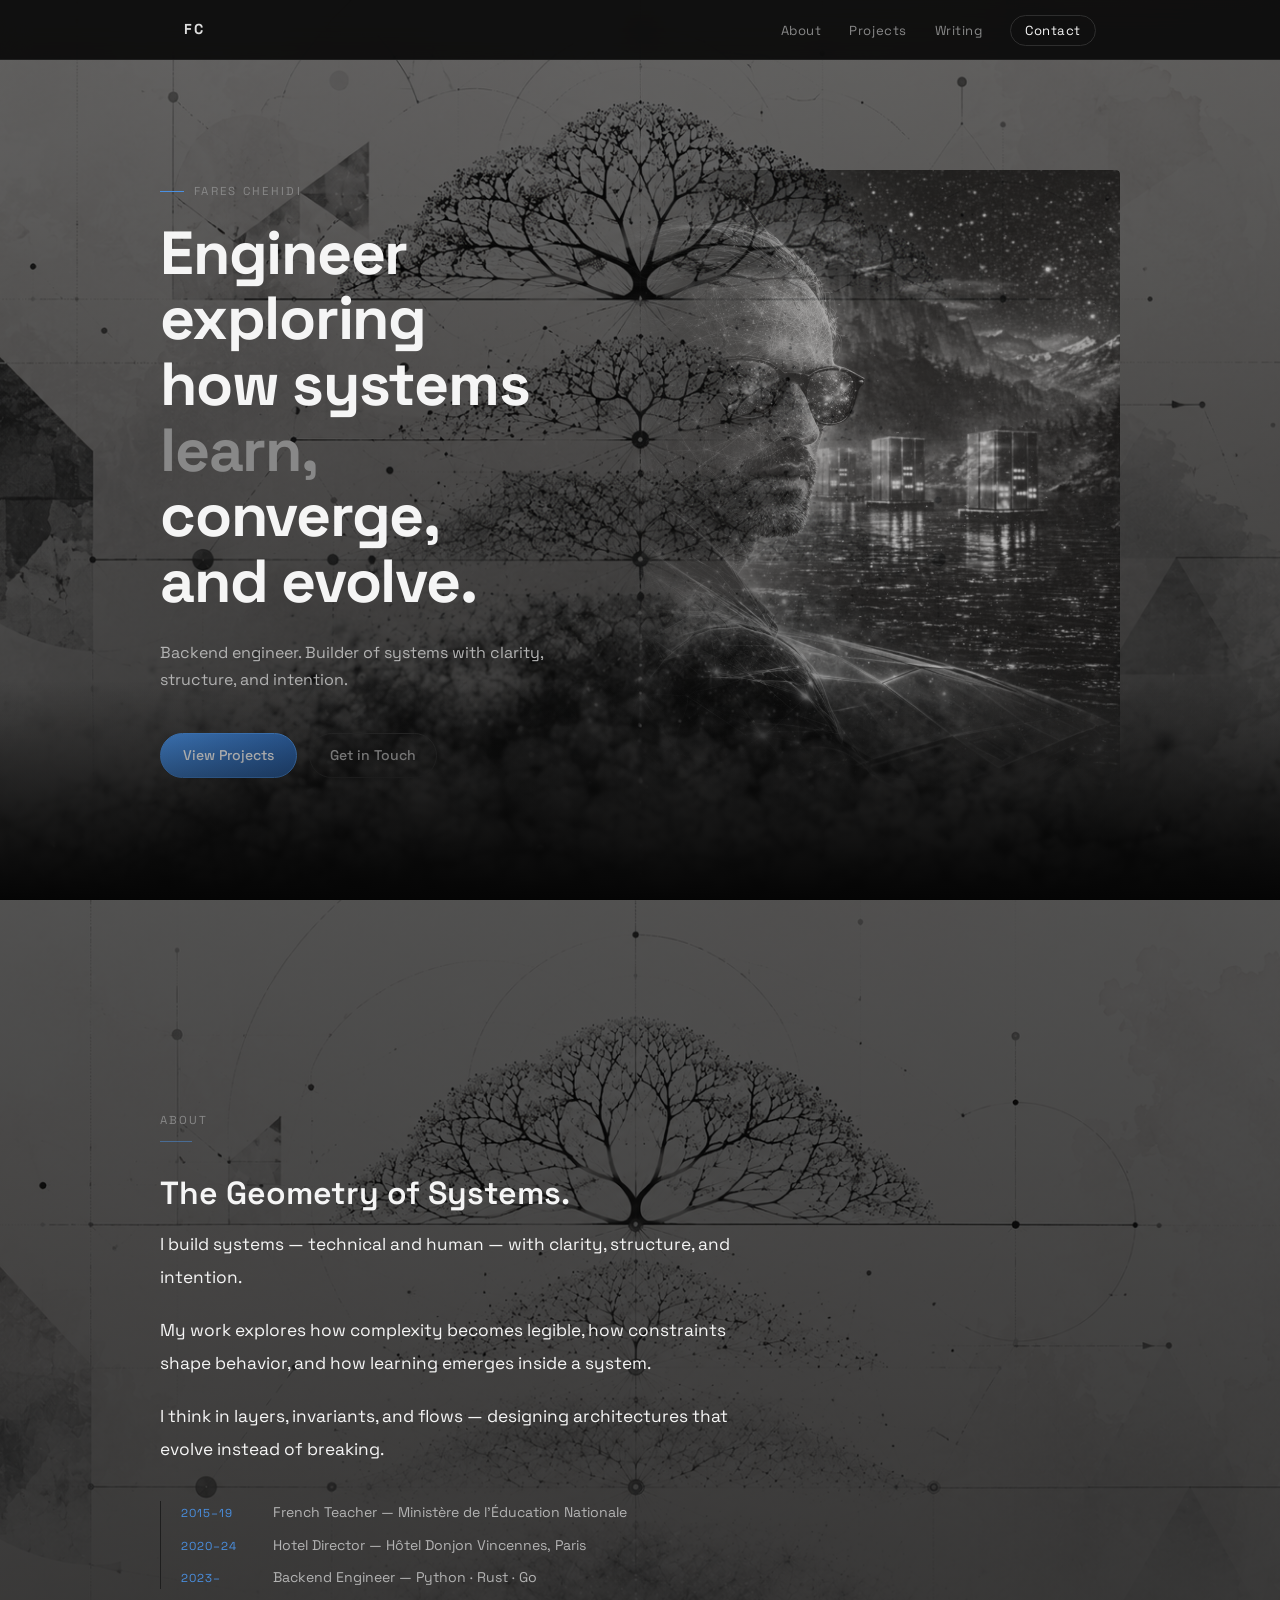
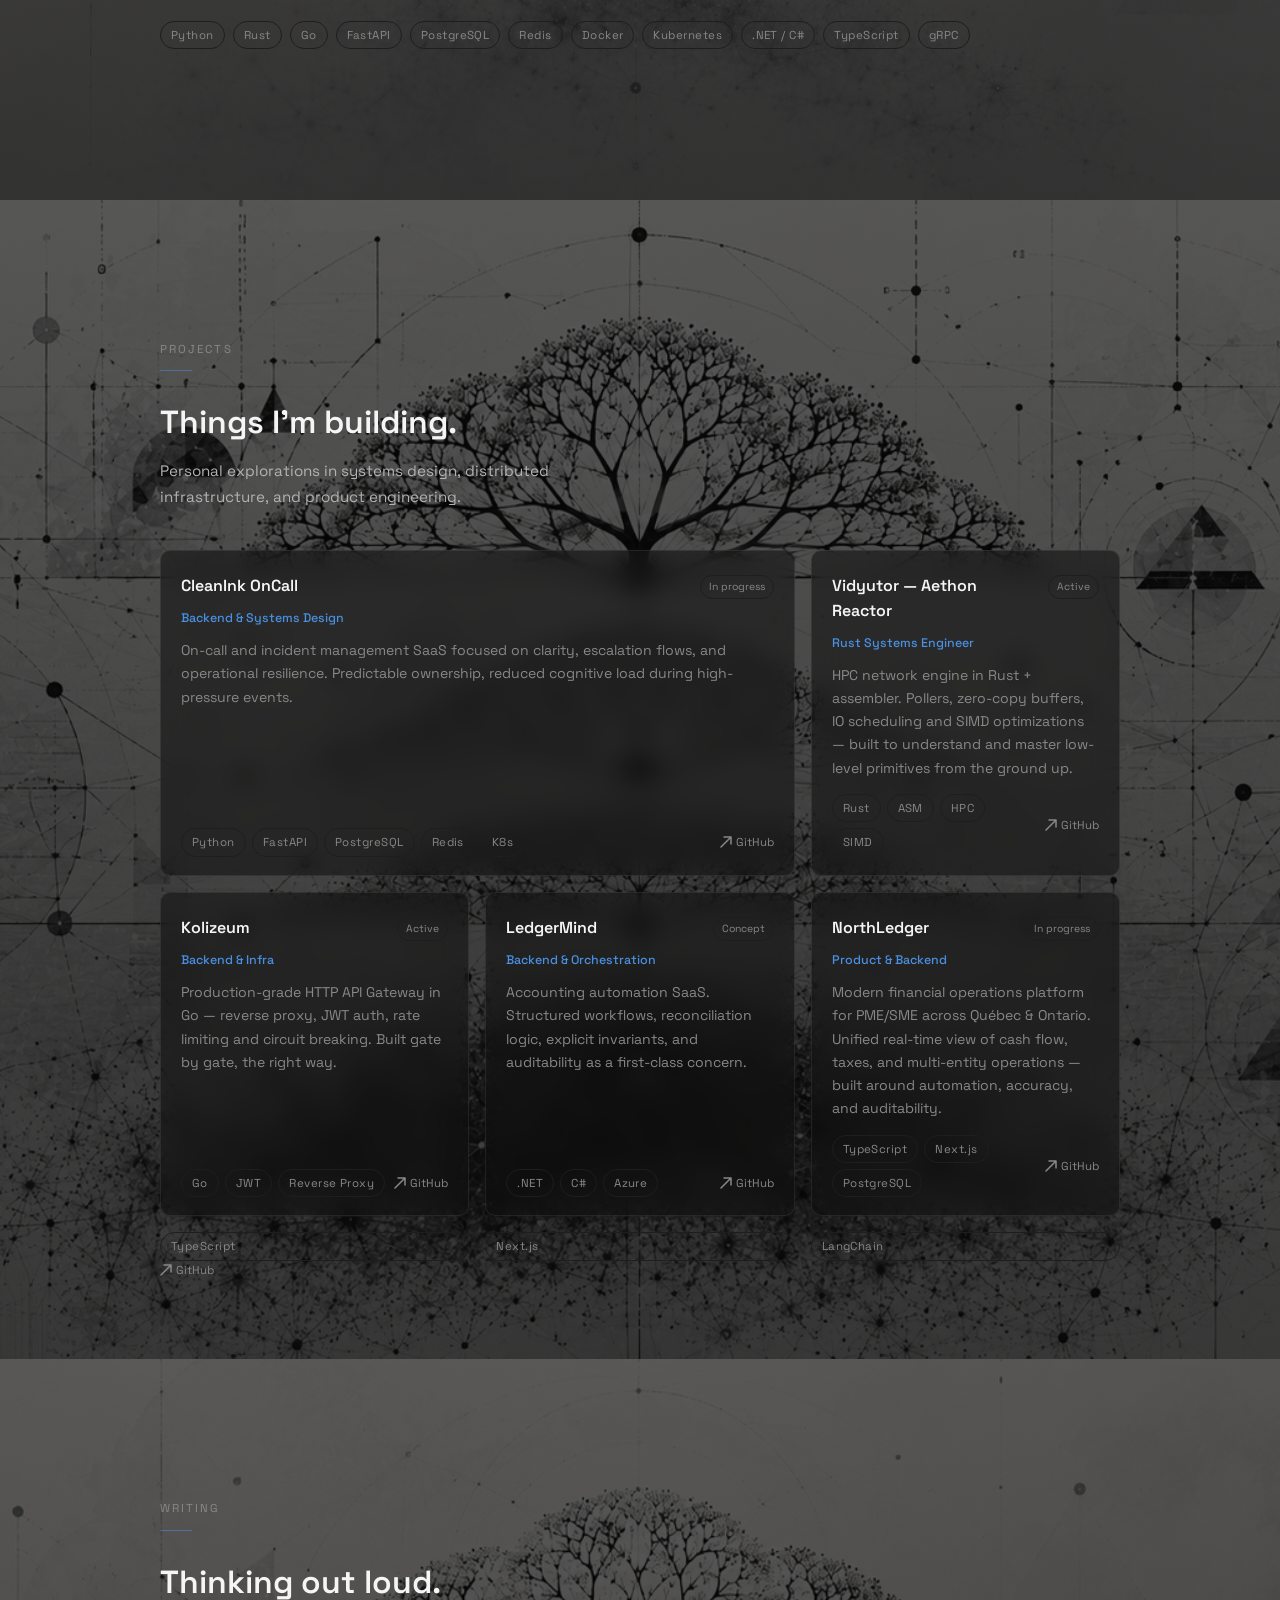
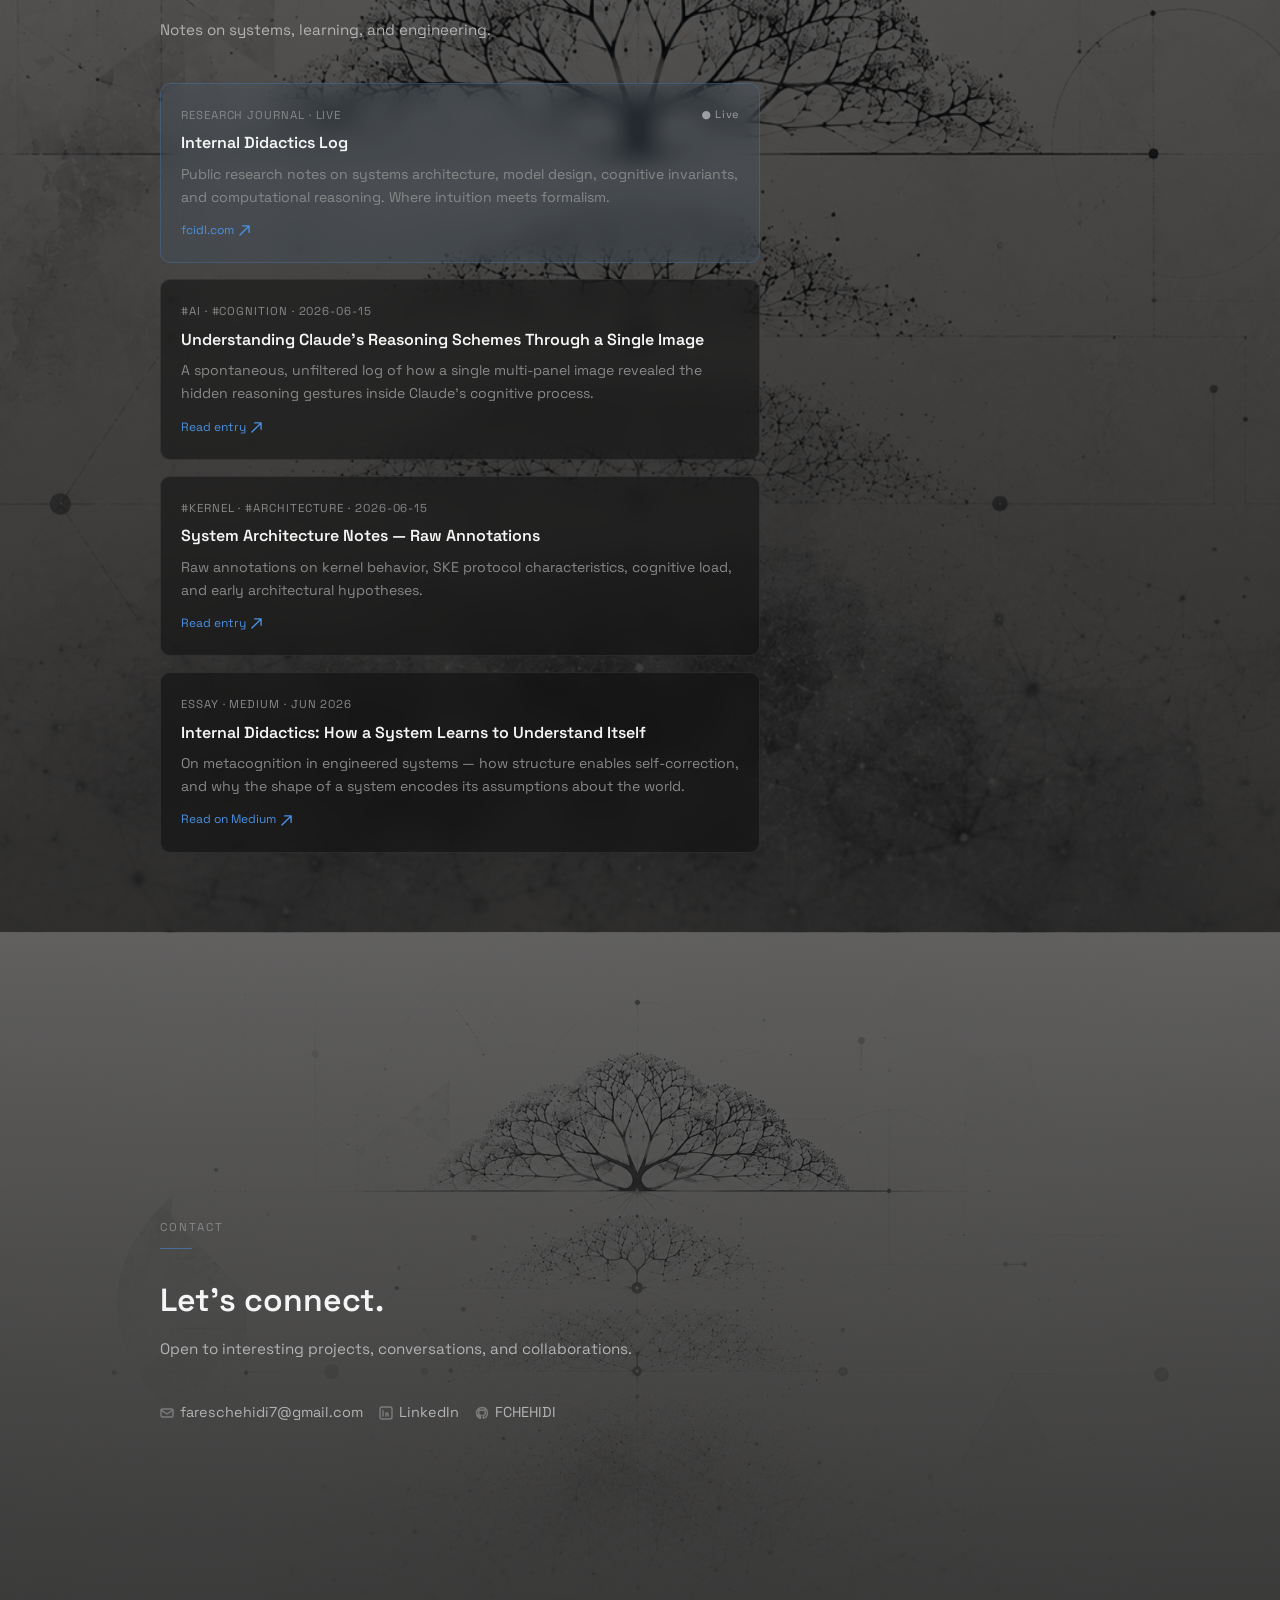
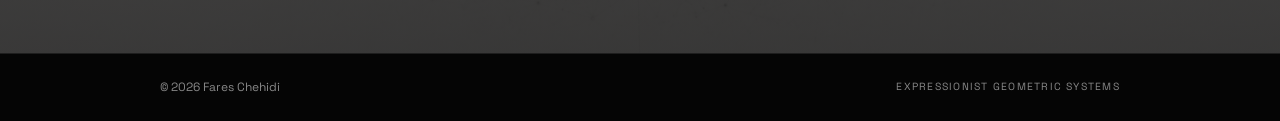
==== commit c7edce61: "Portfolio v4 — Writing: IDL + Medium + Live badge - IDL featured card (fcidl.com) with white Live ba" ====
--- a/index.html
+++ b/index.html
@@ -260,43 +260,71 @@
       </p>
       <div class="articles-list">
 
-        <div class="article-card">
-          <span class="article-meta">Essay &middot; Systems</span>
+        <!-- IDL — featured -->
+        <a href="https://www.fcidl.com" target="_blank" rel="noopener" class="article-card article-card--featured">
+          <div class="idl-header">
+            <span class="article-meta">Research Journal &middot; Live</span>
+            <span class="article-live">● Live</span>
+          </div>
+          <p class="article-title">Internal Didactics Log</p>
+          <p class="article-description">
+            Public research notes on systems architecture, model design, cognitive invariants,
+            and computational reasoning. Where intuition meets formalism.
+          </p>
+          <span class="article-link-label">
+            fcidl.com
+            <svg width="11" height="11" viewBox="0 0 12 12" fill="none" stroke="currentColor" stroke-width="1.5" stroke-linecap="round" stroke-linejoin="round"><path d="M1 11L11 1M11 1H4M11 1v7"/></svg>
+          </span>
+        </a>
+
+        <!-- Entry 1 -->
+        <a href="https://www.fcidl.com/log.html?slug=claude-reasoning-schemes-image-analysis" target="_blank" rel="noopener" class="article-card">
+          <span class="article-meta">#ai &middot; #cognition &middot; 2026-06-15</span>
           <p class="article-title">
-            Internal Didactics&nbsp;&mdash; How a System Learns to Understand Itself
+            Understanding Claude&rsquo;s Reasoning Schemes Through a Single Image
           </p>
           <p class="article-description">
-            On metacognition in engineered systems: how structure enables self-correction,
-            and why the shape of a system encodes its assumptions about the world.
-          </p>
-          <span class="article-badge">Coming soon</span>
-        </div>
-
-        <div class="article-card">
-          <span class="article-meta">Note &middot; Engineering</span>
+            A spontaneous, unfiltered log of how a single multi-panel image revealed
+            the hidden reasoning gestures inside Claude&rsquo;s cognitive process.
+          </p>
+          <span class="article-link-label">
+            Read entry
+            <svg width="11" height="11" viewBox="0 0 12 12" fill="none" stroke="currentColor" stroke-width="1.5" stroke-linecap="round" stroke-linejoin="round"><path d="M1 11L11 1M11 1H4M11 1v7"/></svg>
+          </span>
+        </a>
+
+        <!-- Entry 2 -->
+        <a href="https://www.fcidl.com/log.html?slug=june-15-2026-system-architecture-notes-raw-annotations" target="_blank" rel="noopener" class="article-card">
+          <span class="article-meta">#kernel &middot; #architecture &middot; 2026-06-15</span>
           <p class="article-title">
-            Why Explicit Systems Beat Clever Ones
+            System Architecture Notes &mdash; Raw Annotations
           </p>
           <p class="article-description">
-            Clever code optimizes for the writer. Explicit code optimizes for the
-            next person &mdash; including yourself six months from now. A case for
-            boring, readable, resilient design.
-          </p>
-          <span class="article-badge">Coming soon</span>
-        </div>
-
-        <div class="article-card">
-          <span class="article-meta">Reflection &middot; Career</span>
+            Raw annotations on kernel behavior, SKE protocol characteristics,
+            cognitive load, and early architectural hypotheses.
+          </p>
+          <span class="article-link-label">
+            Read entry
+            <svg width="11" height="11" viewBox="0 0 12 12" fill="none" stroke="currentColor" stroke-width="1.5" stroke-linecap="round" stroke-linejoin="round"><path d="M1 11L11 1M11 1H4M11 1v7"/></svg>
+          </span>
+        </a>
+
+        <!-- Medium -->
+        <a href="https://medium.com/@fareschehidi7/internal-didactics-how-a-system-learns-to-understand-itself-28cbb2dd8233" target="_blank" rel="noopener" class="article-card">
+          <span class="article-meta">Essay &middot; Medium &middot; Jun 2026</span>
           <p class="article-title">
-            From Predicate Logic to Production Systems
+            Internal Didactics: How a System Learns to Understand Itself
           </p>
           <p class="article-description">
-            What a linguistics master taught me about software architecture &mdash;
-            and why the gap between formal language theory and backend engineering
-            is smaller than it looks.
-          </p>
-          <span class="article-badge">Coming soon</span>
-        </div>
+            On metacognition in engineered systems &mdash; how structure enables
+            self-correction, and why the shape of a system encodes its assumptions
+            about the world.
+          </p>
+          <span class="article-link-label">
+            Read on Medium
+            <svg width="11" height="11" viewBox="0 0 12 12" fill="none" stroke="currentColor" stroke-width="1.5" stroke-linecap="round" stroke-linejoin="round"><path d="M1 11L11 1M11 1H4M11 1v7"/></svg>
+          </span>
+        </a>
 
       </div>
     </div>
--- a/style.css
+++ b/style.css
@@ -416,10 +416,30 @@
   flex-direction: column;
   gap: 8px;
   transition: border-color 0.2s, background 0.2s;
+  text-decoration: none;
+  color: inherit;
 }
 .article-card:hover {
   background: rgba(15, 15, 15, 0.72);
   border-color: rgba(74,144,226,0.35);
+}
+.article-card--featured {
+  border-color: rgba(74,144,226,0.25);
+  background: rgba(74,144,226,0.06);
+}
+.article-card--featured:hover {
+  border-color: rgba(74,144,226,0.5);
+  background: rgba(74,144,226,0.10);
+}
+.idl-header {
+  display: flex;
+  align-items: center;
+  justify-content: space-between;
+}
+.article-live {
+  font-size: 0.68rem;
+  color: rgba(255,255,255,0.5);
+  letter-spacing: 0.06em;
 }
 .article-meta  { font-size: 0.72rem; color: var(--muted); letter-spacing: 0.08em; text-transform: uppercase; }
 .article-title { font-size: 1rem; font-weight: 600; color: var(--fg); line-height: 1.4; }
@@ -434,6 +454,17 @@
   align-self: flex-start;
   margin-top: 4px;
 }
+.article-link-label {
+  font-size: 0.75rem;
+  color: var(--accent);
+  display: flex;
+  align-items: center;
+  gap: 5px;
+  margin-top: 4px;
+  align-self: flex-start;
+  transition: opacity 0.15s;
+}
+.article-card:hover .article-link-label { opacity: 0.8; }
 
 /* ── Contact ─────────────────────────────────────────── */
 .contact-links { display: flex; flex-wrap: wrap; gap: 16px; margin-top: 4px; }
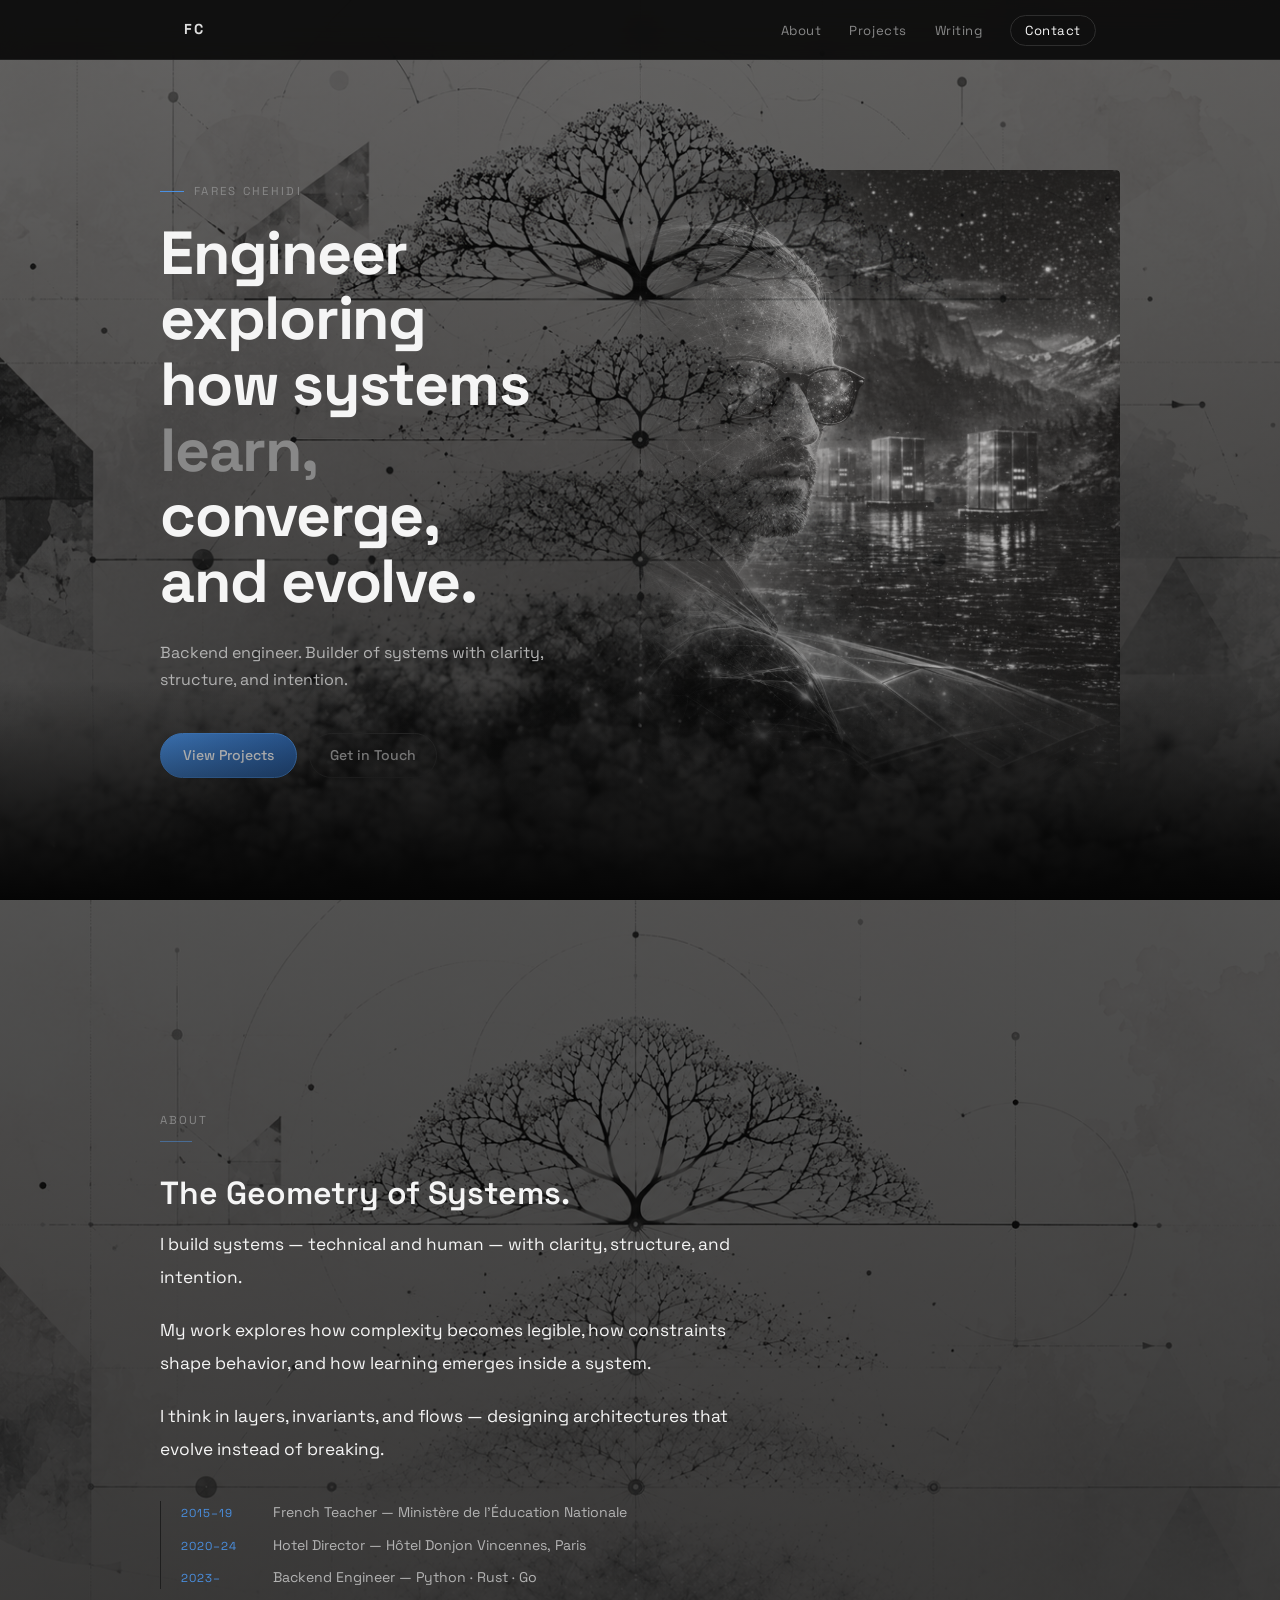
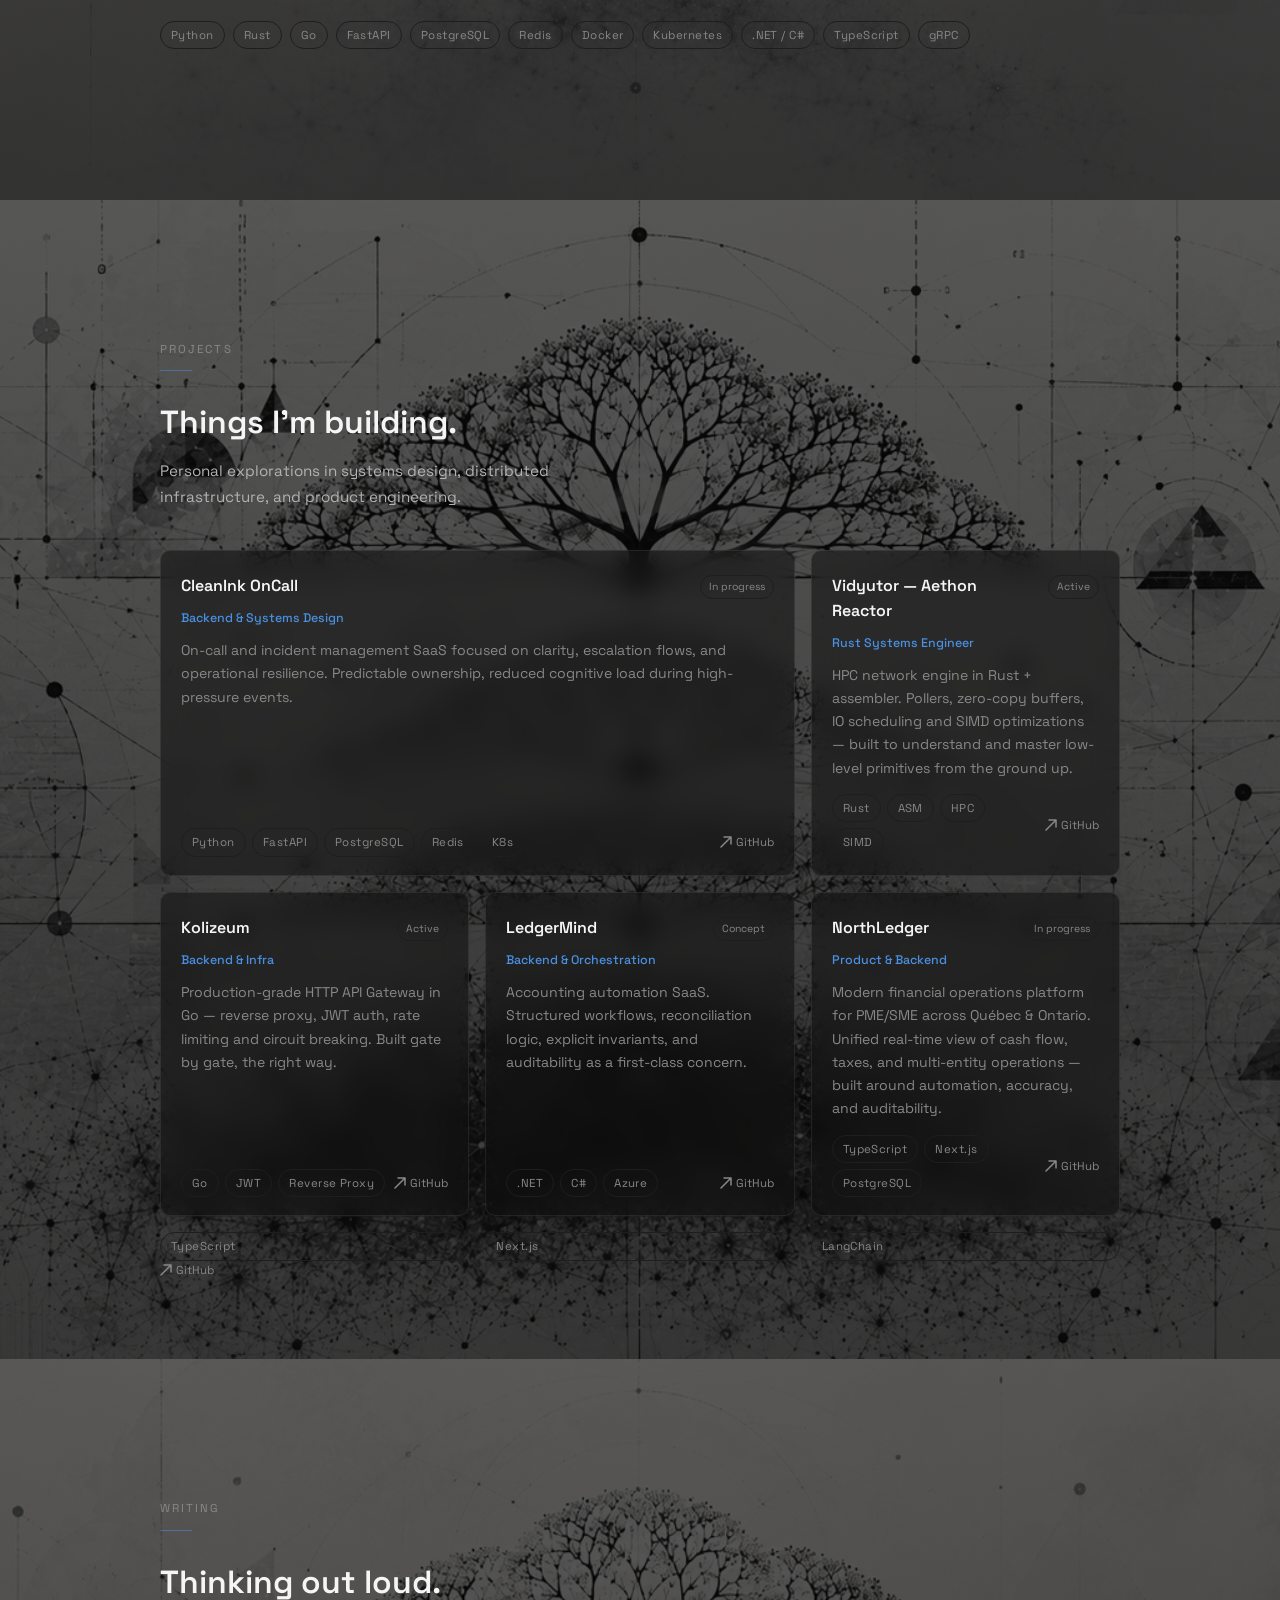
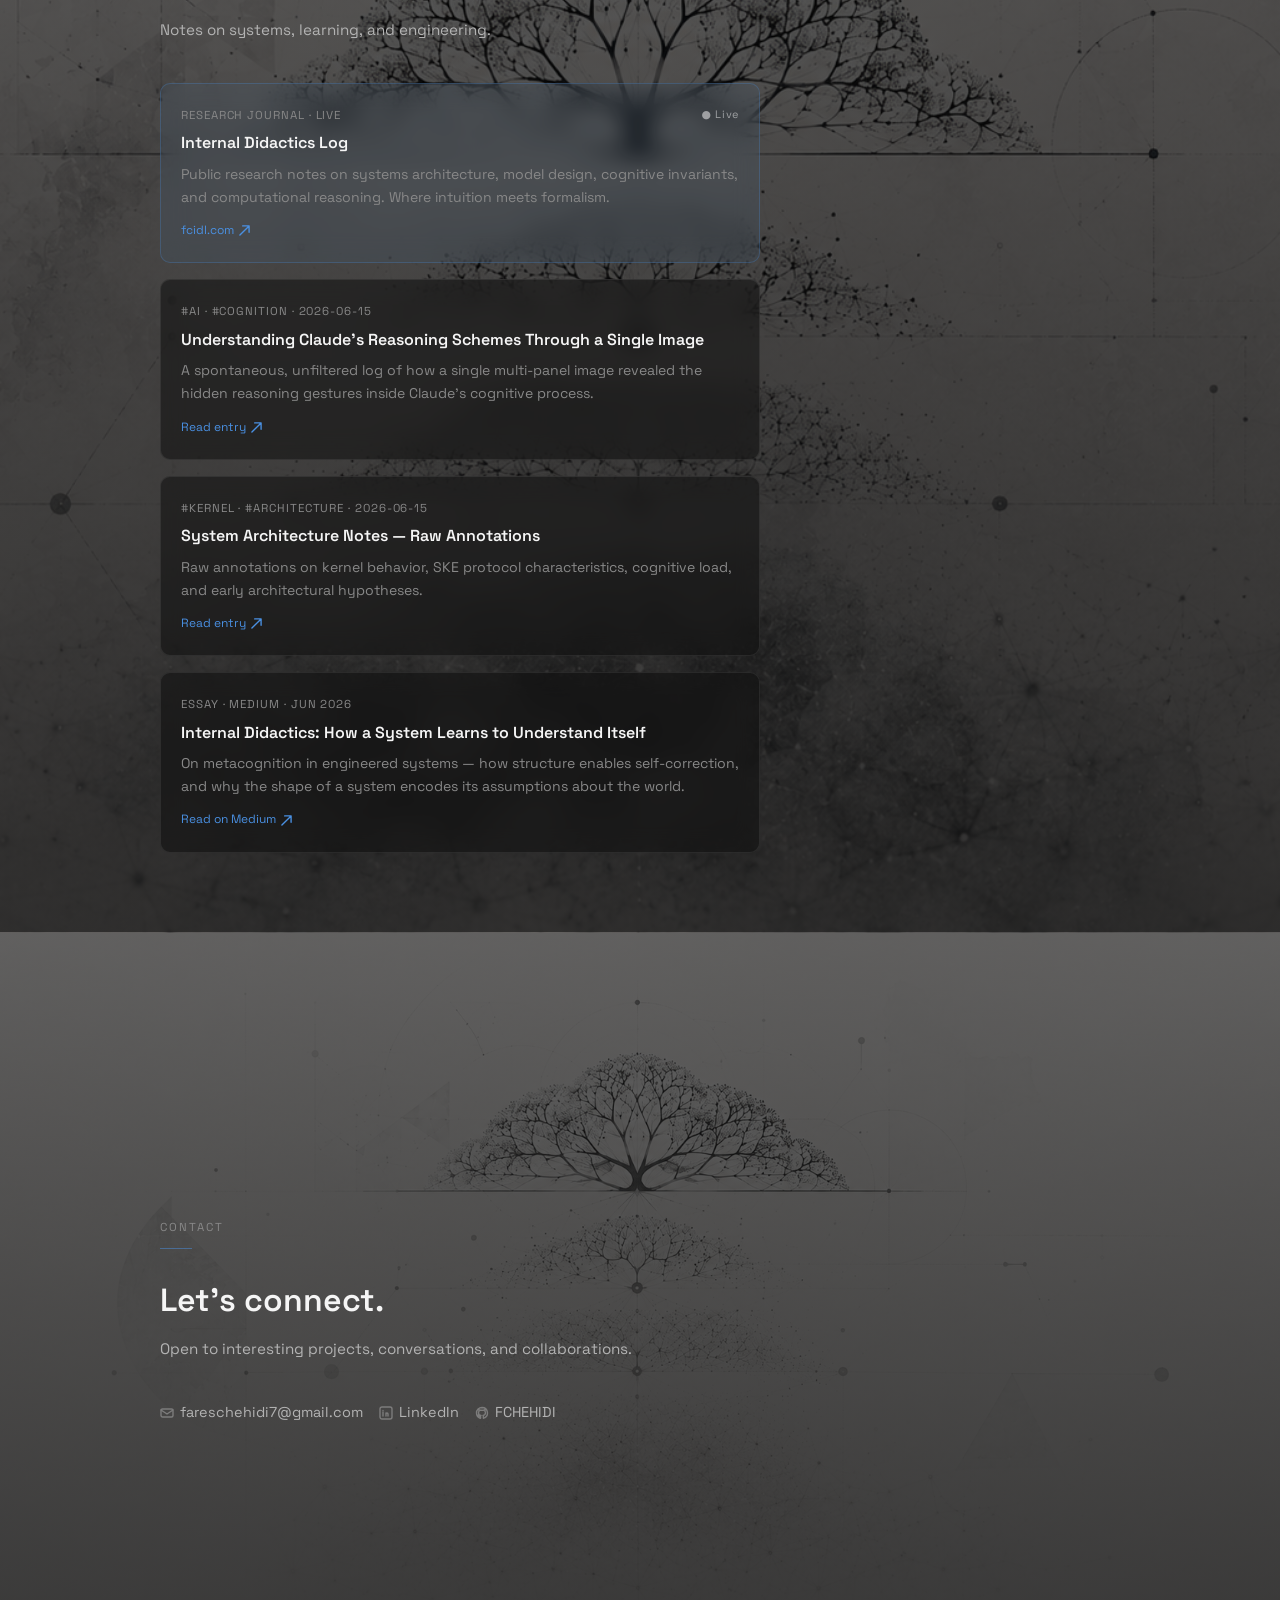
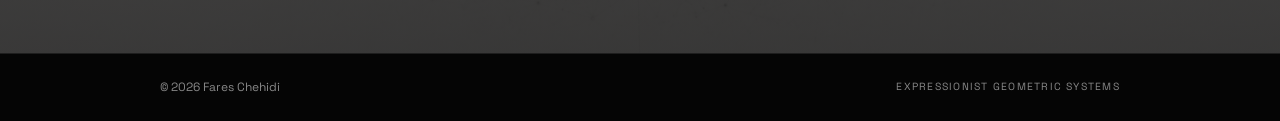
==== commit 3e9ed2d6: "Contact: ambient video background (personnal_teaser.mp4)" ====
--- a/index.html
+++ b/index.html
@@ -332,6 +332,9 @@
 
   <!-- CONTACT -->
   <section id="contact" aria-label="Contact">
+    <video class="contact-video-bg" autoplay muted loop playsinline>
+      <source src="assets/backgrounds/personnal_teaser.mp4" type="video/mp4">
+    </video>
     <div class="section-inner reveal">
       <p class="section-label">Contact</p>
       <div class="section-divider"></div>
--- a/style.css
+++ b/style.css
@@ -180,6 +180,26 @@
   background-position: center;
   background-repeat: no-repeat;
   min-height: 80vh;
+  position: relative;
+  overflow: hidden;
+}
+
+.contact-video-bg {
+  position: absolute;
+  inset: 0;
+  width: 100%;
+  height: 100%;
+  object-fit: cover;
+  opacity: 0.68;
+  filter: blur(12px) brightness(0.6);
+  mix-blend-mode: luminosity;
+  z-index: 0;
+  pointer-events: none;
+}
+
+#contact .section-inner {
+  position: relative;
+  z-index: 1;
 }
 
 /* ── Hero typography ─────────────────────────────────── */
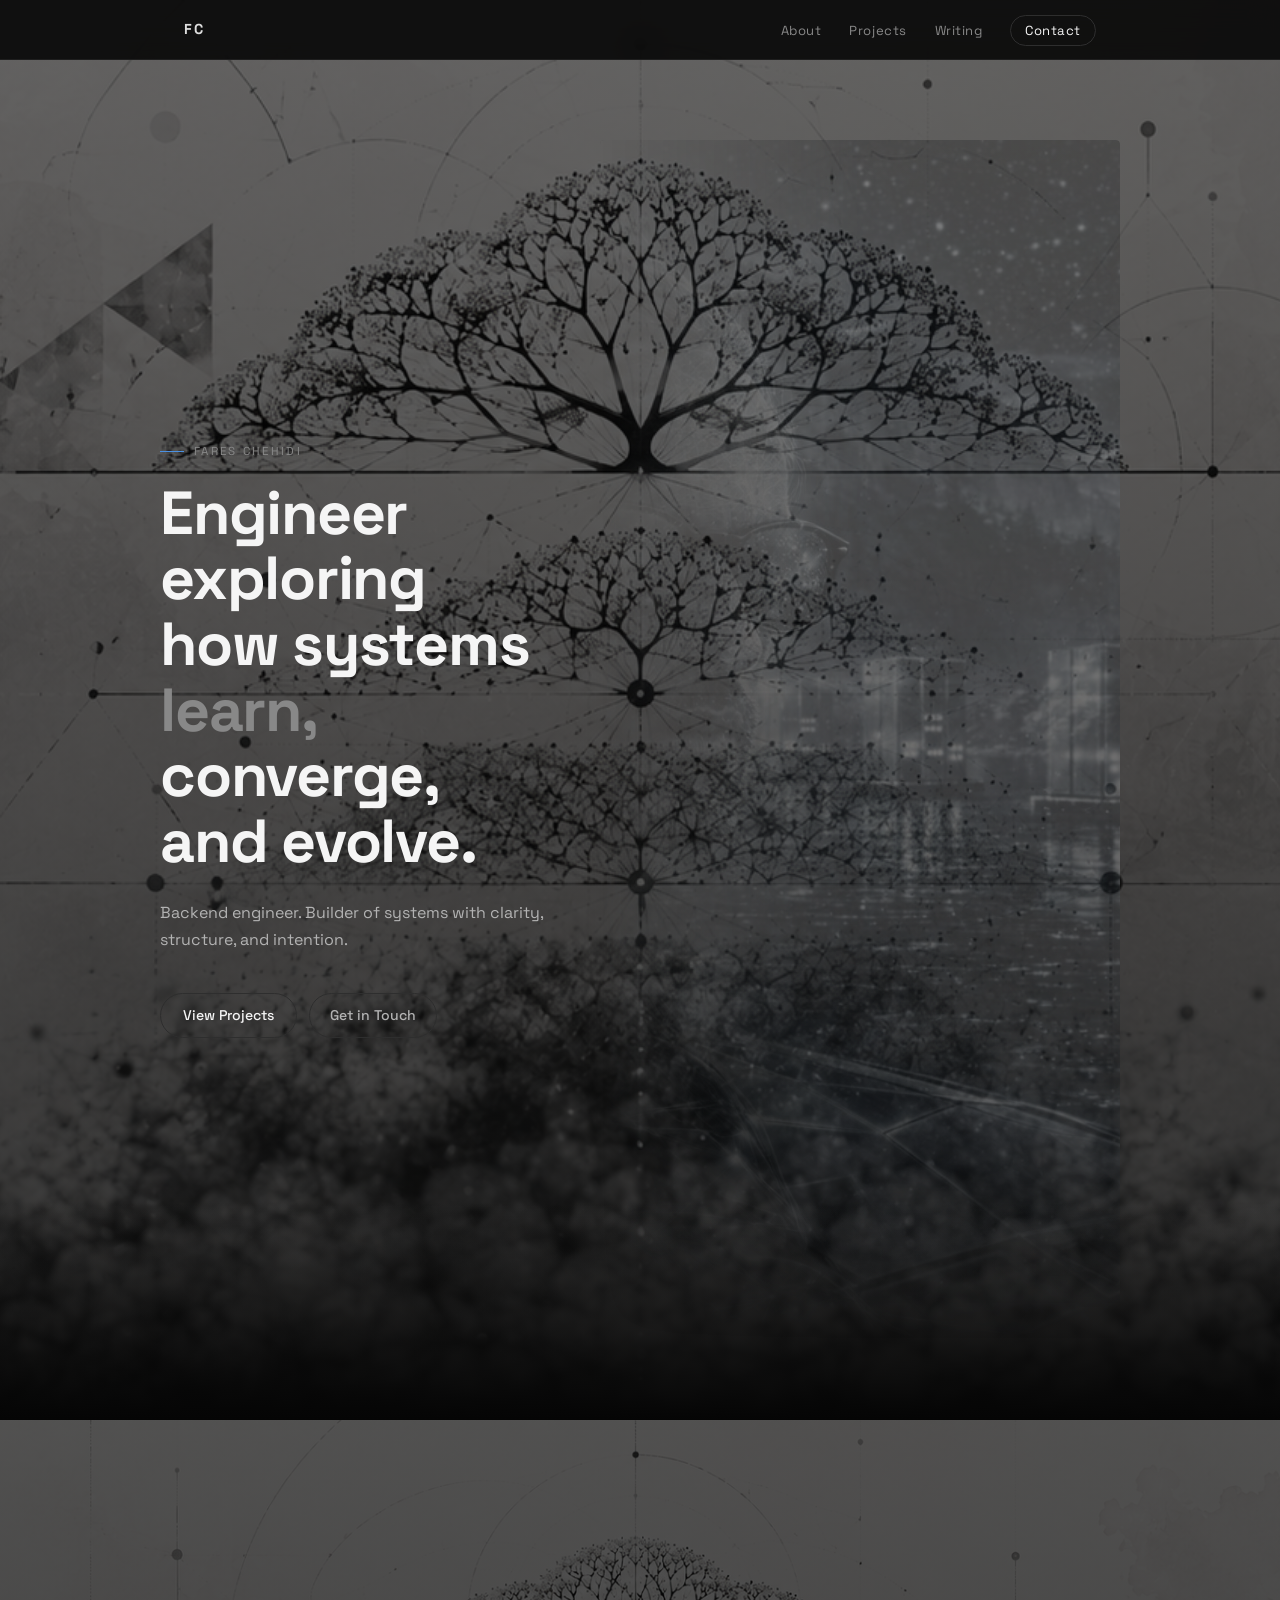
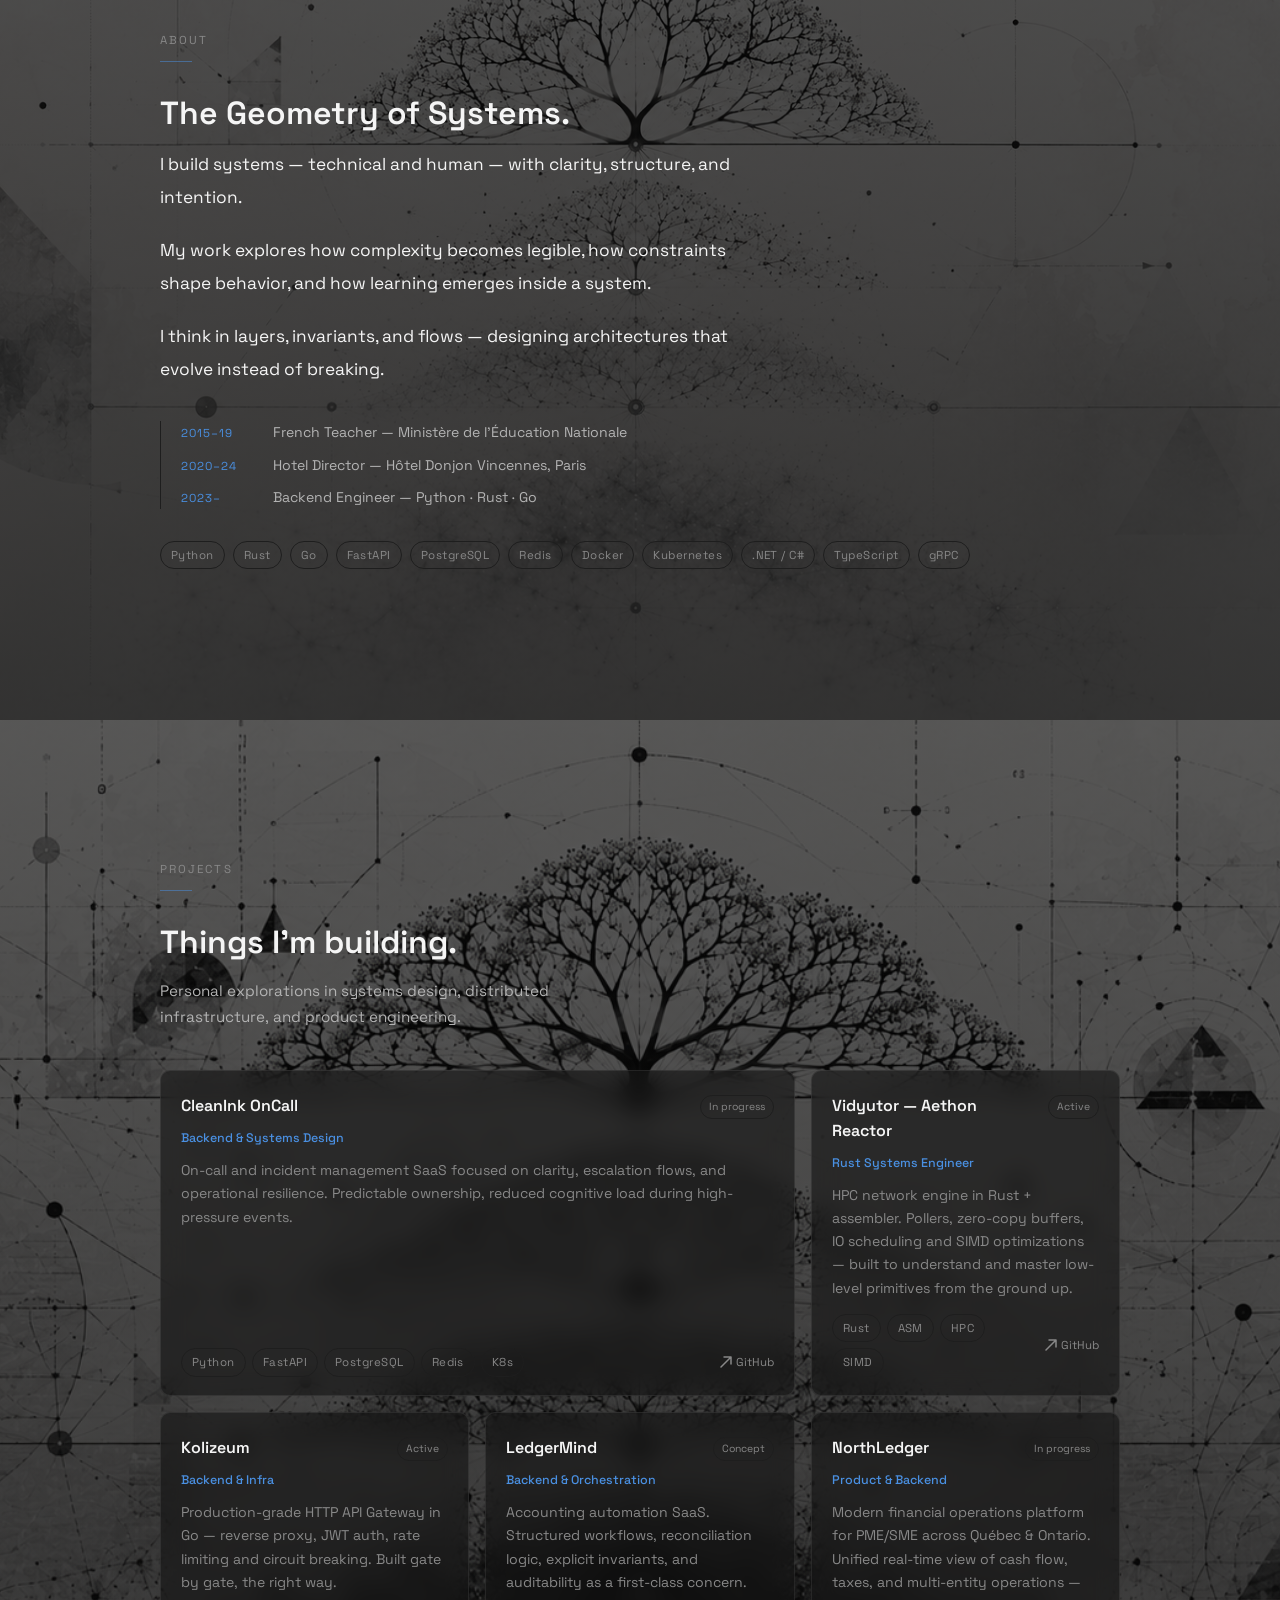
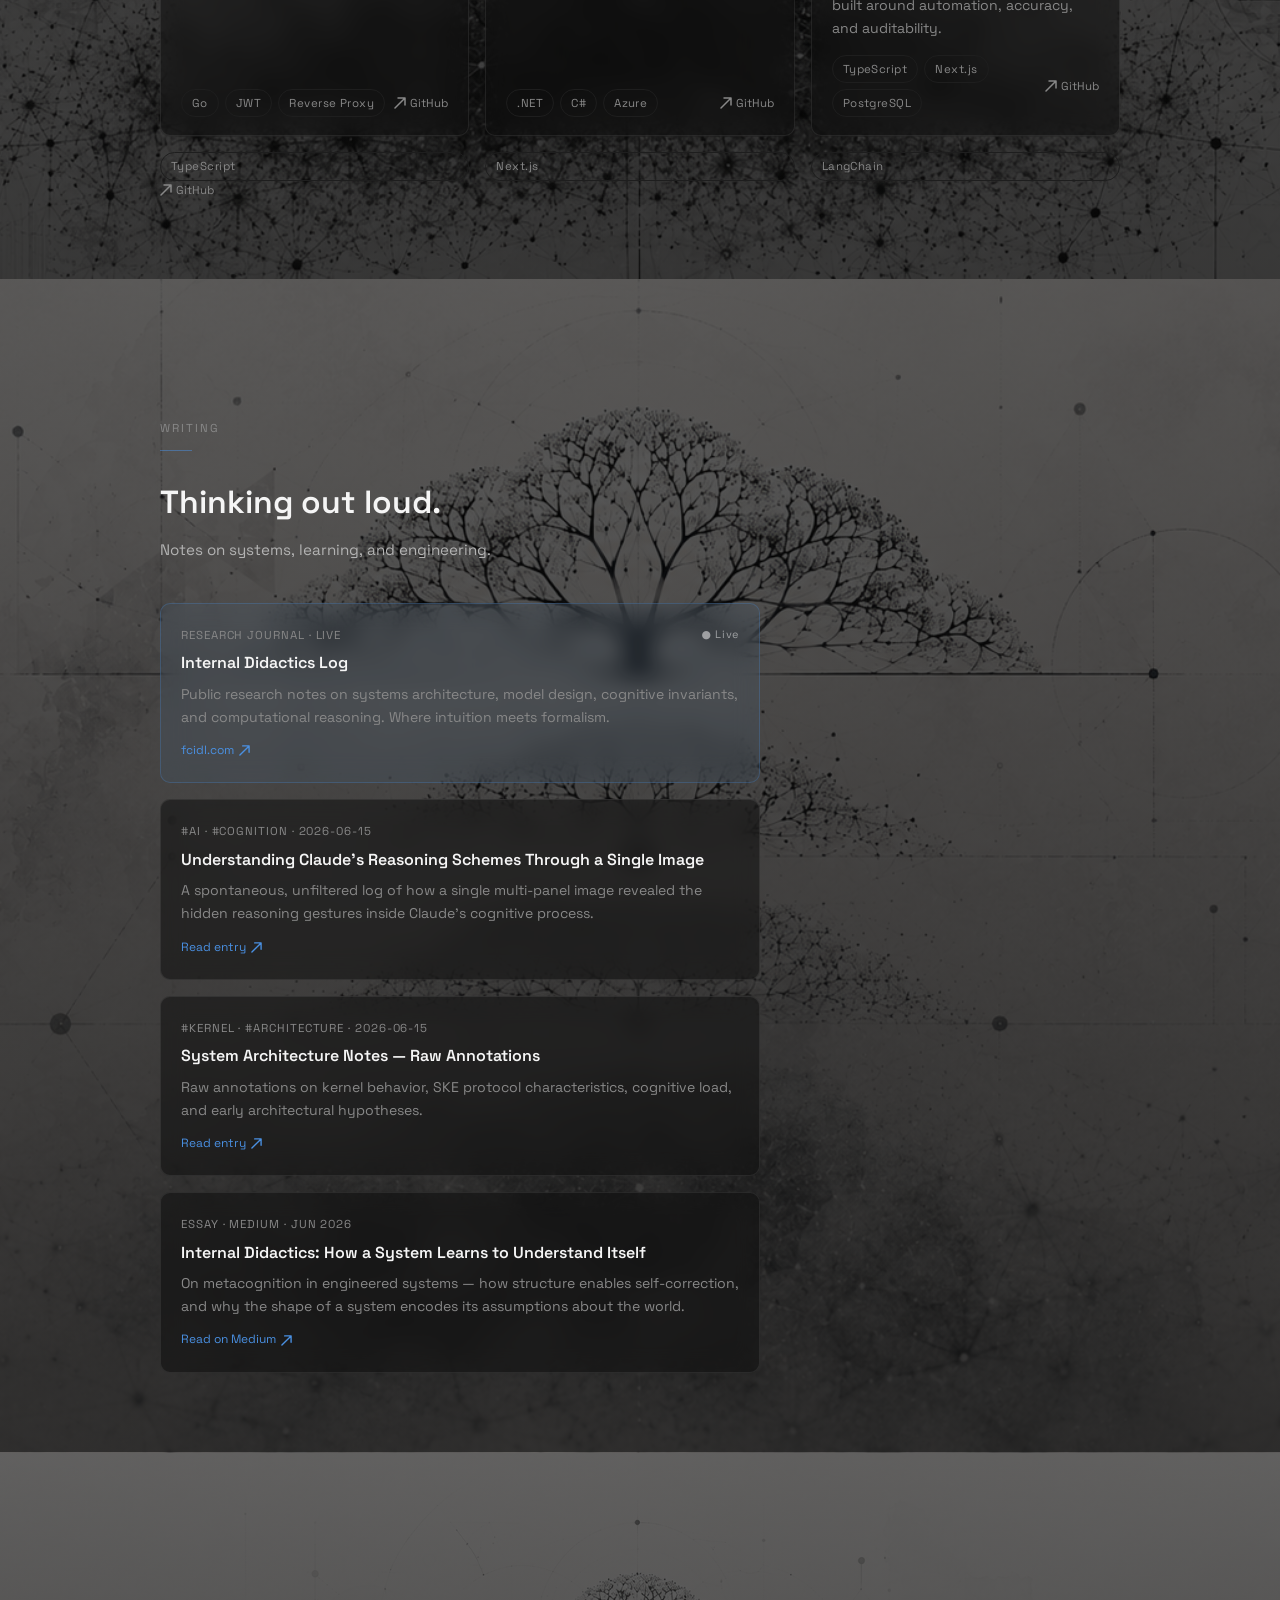
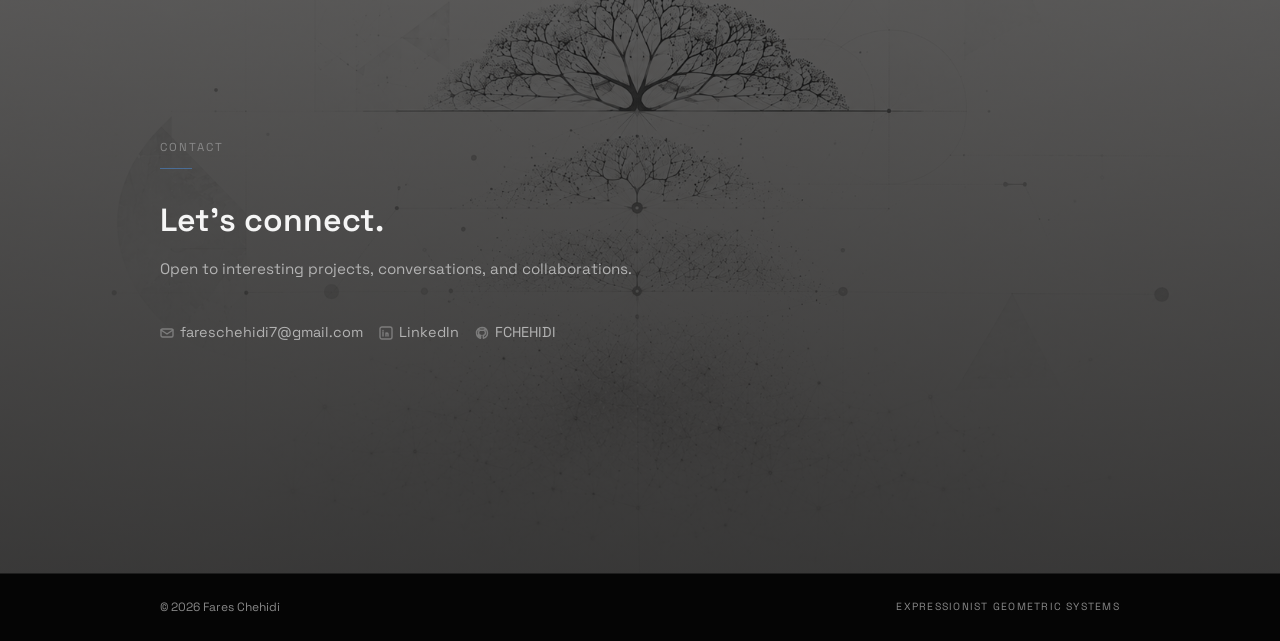
==== commit ecb05775: "Portfolio v5 — ambient video bg (Hero + Projects), portrait XL, buttons mono" ====
--- a/index.html
+++ b/index.html
@@ -32,6 +32,9 @@
 
   <!-- HERO -->
   <section id="hero" aria-label="Introduction">
+    <video class="hero-video-bg" autoplay muted loop playsinline>
+      <source src="assets/backgrounds/Hero.mp4" type="video/mp4">
+    </video>
     <div class="section-inner hero-layout">
       <div class="hero-text">
         <p class="hero-eyebrow">Fares Chehidi</p>
@@ -105,6 +108,9 @@
 
   <!-- PROJECTS -->
   <section id="projects" aria-label="Projects">
+    <video class="projects-video-bg" autoplay muted loop playsinline>
+      <source src="assets/backgrounds/projects.mp4" type="video/mp4">
+    </video>
     <div class="section-inner reveal">
       <p class="section-label">Projects</p>
       <div class="section-divider"></div>
--- a/style.css
+++ b/style.css
@@ -127,6 +127,26 @@
   background-position: center;
   background-repeat: no-repeat;
   overflow: hidden;
+  position: relative;
+}
+
+.hero-video-bg {
+  position: absolute;
+  inset: -5%;
+  width: 110%;
+  height: 110%;
+  object-fit: cover;
+  opacity: 0.78;
+  filter: blur(8px) brightness(0.35);
+  z-index: 0;
+  pointer-events: none;
+  mask-image: radial-gradient(ellipse 85% 85% at 50% 50%, black 40%, transparent 100%);
+  -webkit-mask-image: radial-gradient(ellipse 85% 85% at 50% 50%, black 40%, transparent 100%);
+}
+
+#hero .section-inner {
+  position: relative;
+  z-index: 1;
 }
 #hero::after {
   content: "";
@@ -157,6 +177,27 @@
   background-size: cover;
   background-position: center;
   background-repeat: no-repeat;
+  position: relative;
+  overflow: hidden;
+}
+
+.projects-video-bg {
+  position: absolute;
+  inset: -5%;
+  width: 110%;
+  height: 110%;
+  object-fit: cover;
+  opacity: 0.68;
+  filter: blur(8px) brightness(0.35);
+  z-index: 0;
+  pointer-events: none;
+  mask-image: radial-gradient(ellipse 85% 85% at 50% 50%, black 40%, transparent 100%);
+  -webkit-mask-image: radial-gradient(ellipse 85% 85% at 50% 50%, black 40%, transparent 100%);
+}
+
+#projects .section-inner {
+  position: relative;
+  z-index: 1;
 }
 
 /* ── WRITING background ──────────────────────────────── */
@@ -186,15 +227,16 @@
 
 .contact-video-bg {
   position: absolute;
-  inset: 0;
-  width: 100%;
-  height: 100%;
+  inset: -5%;
+  width: 110%;
+  height: 110%;
   object-fit: cover;
-  opacity: 0.68;
-  filter: blur(12px) brightness(0.6);
-  mix-blend-mode: luminosity;
+  opacity: 0.55;
+  filter: blur(12px) brightness(0.35);
   z-index: 0;
   pointer-events: none;
+  mask-image: radial-gradient(ellipse 85% 85% at 50% 50%, black 40%, transparent 100%);
+  -webkit-mask-image: radial-gradient(ellipse 85% 85% at 50% 50%, black 40%, transparent 100%);
 }
 
 #contact .section-inner {
@@ -214,15 +256,16 @@
   display: flex;
   justify-content: flex-end;
   align-items: center;
+  overflow: visible;
 }
 .portrait-img {
   width: 100%;
-  max-width: 500px;
-  height: 620px;
+  max-width: 980px;
+  height: 1200px;
   object-fit: cover;
   object-position: top center;
   border-radius: 4px;
-  opacity: 0.65;
+  opacity: 0.22;
   mix-blend-mode: luminosity;
   filter: grayscale(20%) contrast(1.08);
   -webkit-mask-image: linear-gradient(to left, rgba(0,0,0,1) 50%, transparent 100%),
@@ -270,19 +313,19 @@
 .btn-primary {
   padding: 10px 22px;
   border-radius: 999px;
-  border: 1px solid var(--accent);
-  background: linear-gradient(135deg, var(--accent), #2b5fa3);
-  color: #fff;
+  border: 1px solid var(--border-hover);
+  background: transparent;
+  color: var(--fg);
   font-size: 0.88rem;
   font-weight: 500;
   text-decoration: none;
-  transition: transform 0.15s, box-shadow 0.15s, filter 0.15s;
+  transition: background 0.15s, color 0.15s, border-color 0.15s;
   font-family: var(--font);
 }
 .btn-primary:hover {
-  transform: translateY(-1px);
-  box-shadow: 0 8px 24px rgba(74,144,226,0.3);
-  filter: brightness(1.1);
+  background: rgba(255,255,255,0.05);
+  color: var(--fg);
+  border-color: rgba(255,255,255,0.4);
 }
 .btn-ghost {
   padding: 10px 20px;
